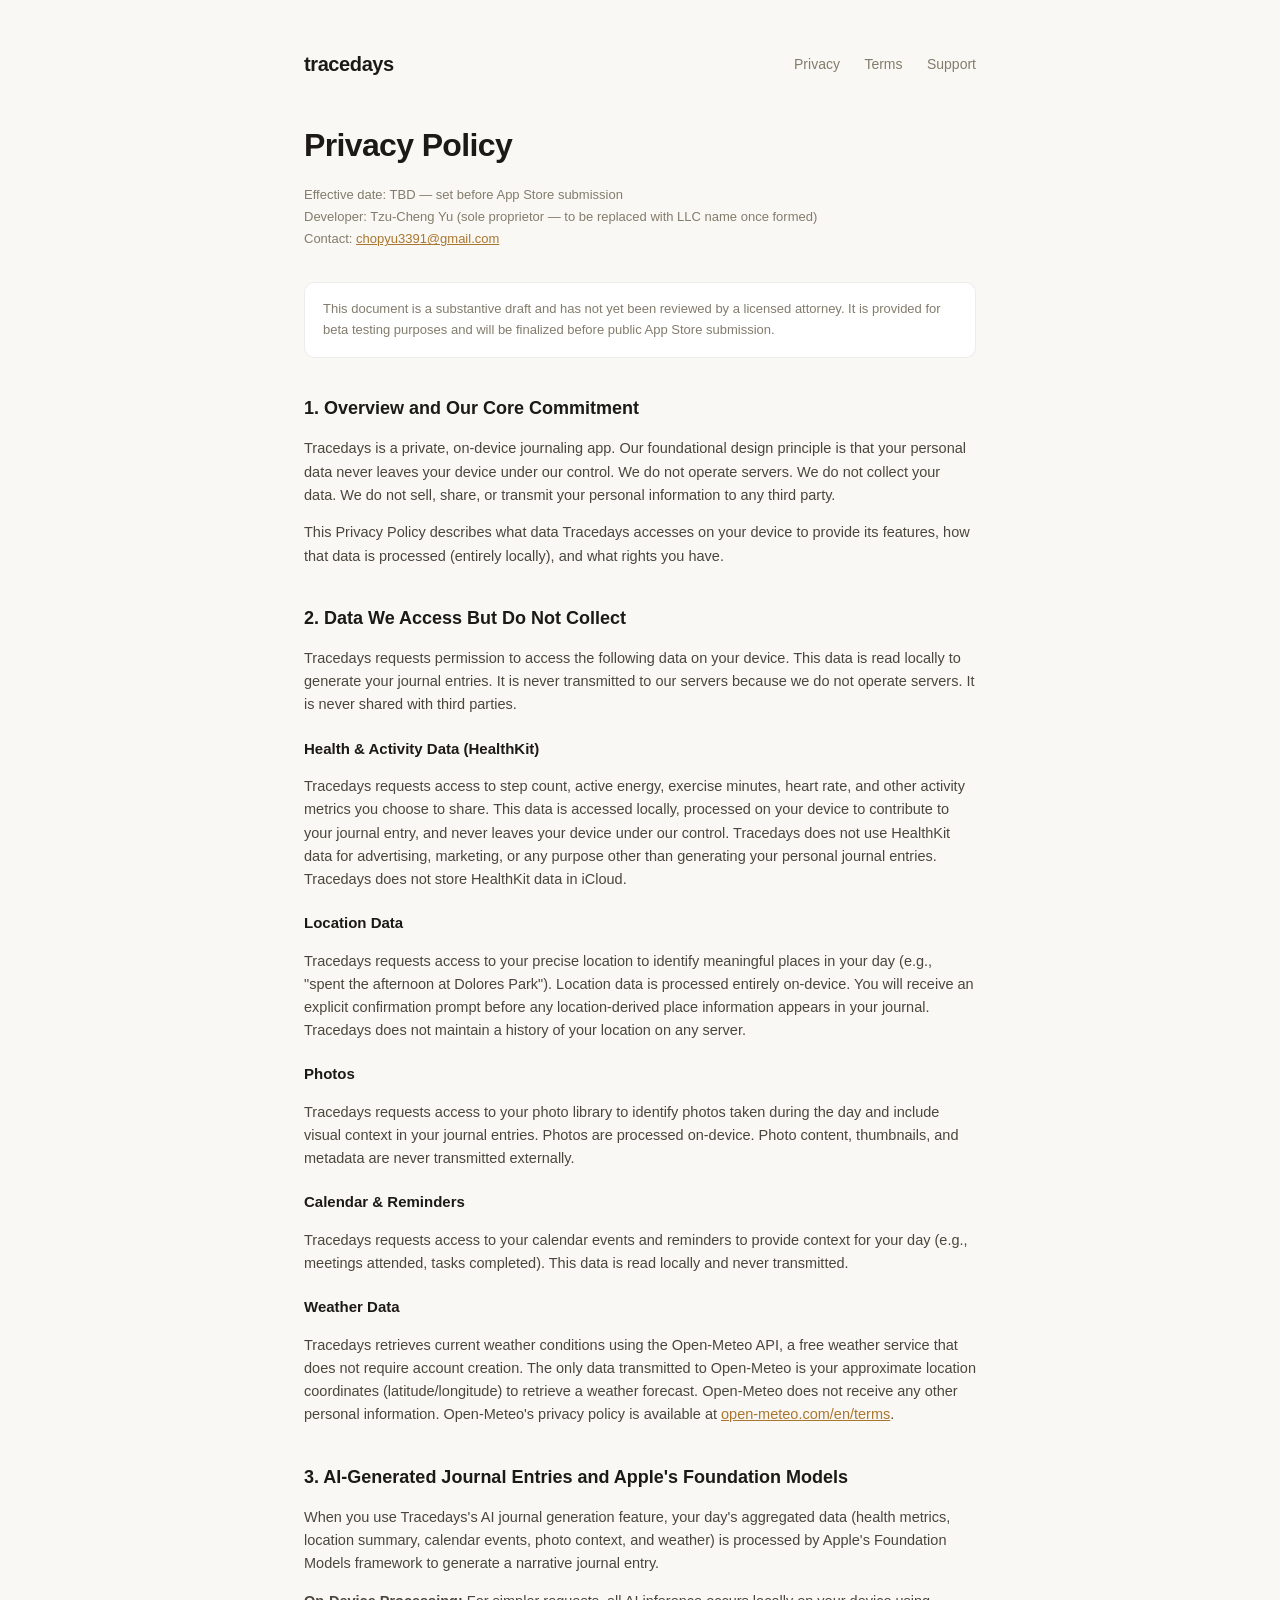
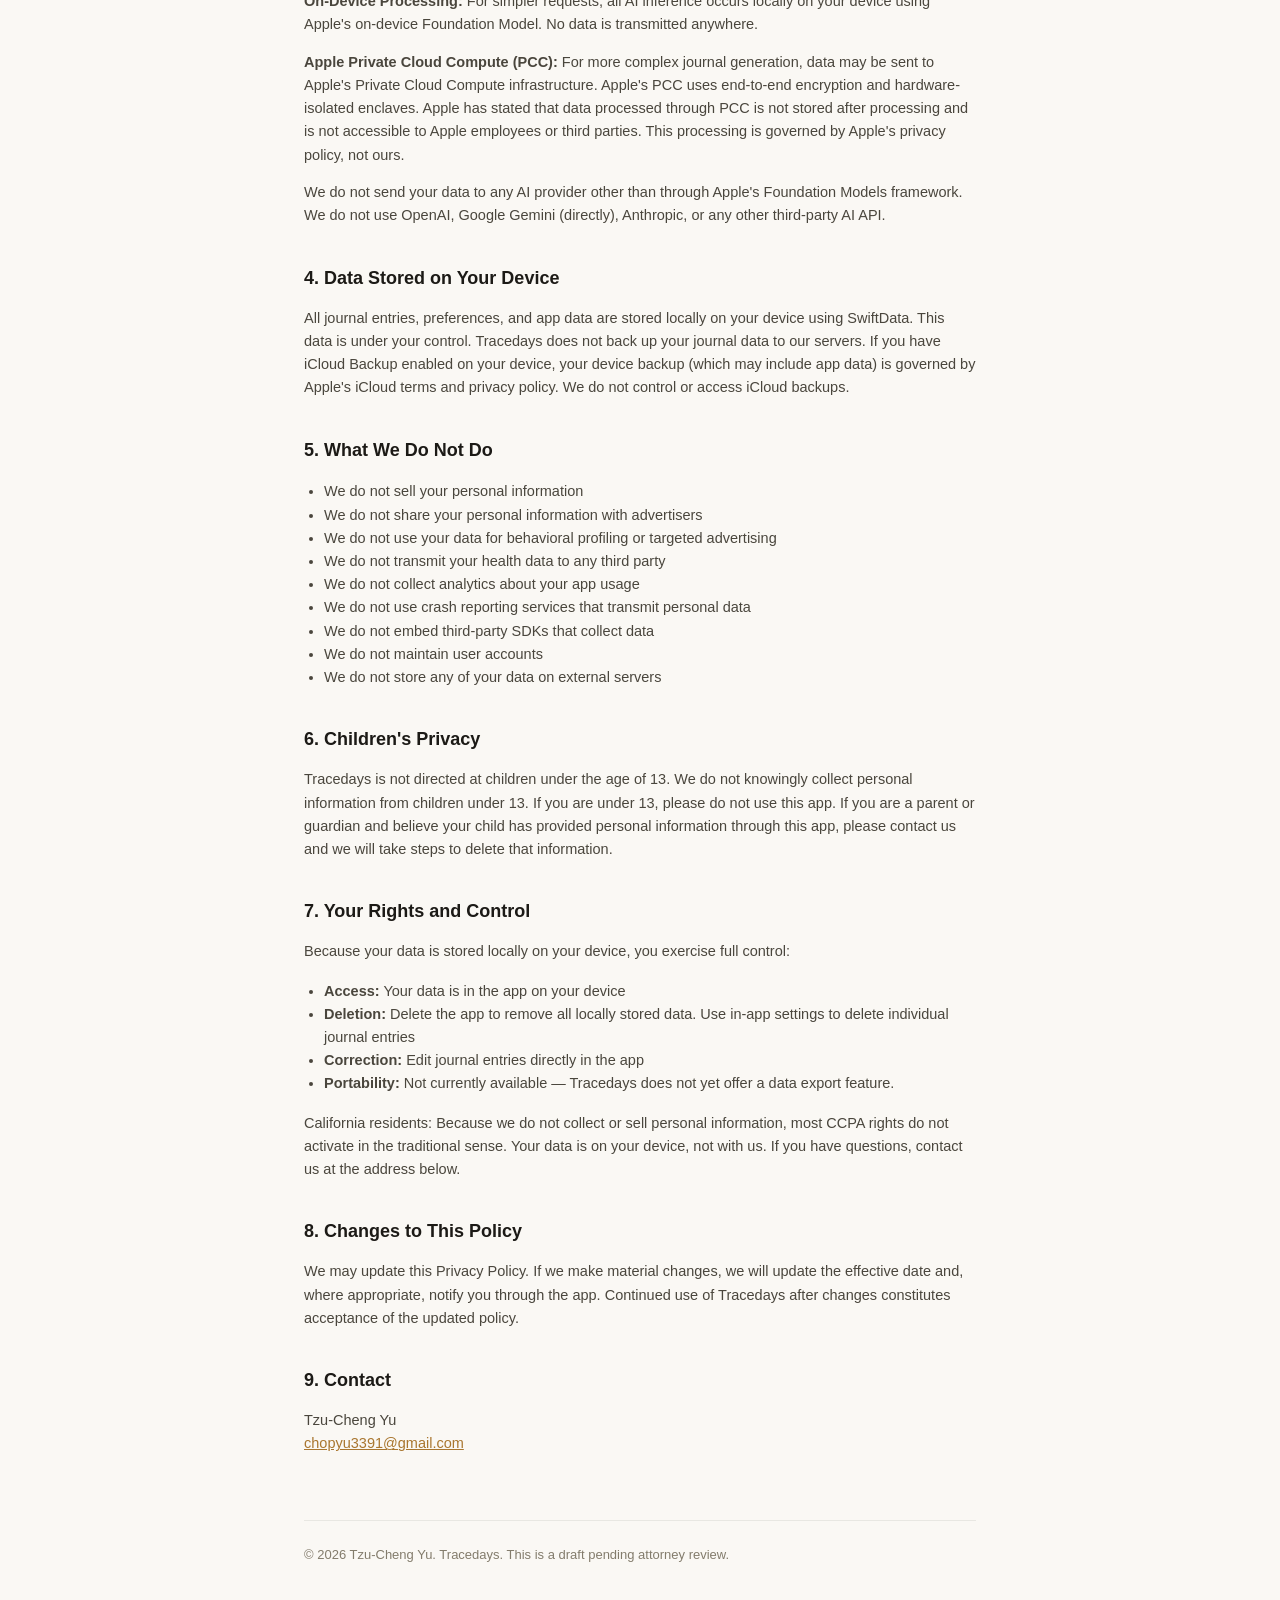
==== privacy.html @ 36dccf24 "Add Tracedays privacy policy, terms, and support pages" ====
<!doctype html>
<html lang="en">
<head>
<meta charset="utf-8">
<meta name="viewport" content="width=device-width, initial-scale=1">
<title>Privacy Policy — Tracedays</title>
<link rel="stylesheet" href="style.css">
</head>
<body>
<div class="wrap">
  <header class="site">
    <a class="brand" href="index.html">tracedays</a>
    <nav class="site">
      <a href="privacy.html">Privacy</a>
      <a href="terms.html">Terms</a>
      <a href="support.html">Support</a>
    </nav>
  </header>

  <h1>Privacy Policy</h1>
  <p class="meta">
    Effective date: TBD — set before App Store submission<br>
    Developer: Tzu-Cheng Yu (sole proprietor — to be replaced with LLC name once formed)<br>
    Contact: <a href="mailto:chopyu3391@gmail.com">chopyu3391@gmail.com</a>
  </p>

  <div class="notice">This document is a substantive draft and has not yet been reviewed by a licensed attorney. It is provided for beta testing purposes and will be finalized before public App Store submission.</div>

  <h2>1. Overview and Our Core Commitment</h2>
  <p>Tracedays is a private, on-device journaling app. Our foundational design principle is that your personal data never leaves your device under our control. We do not operate servers. We do not collect your data. We do not sell, share, or transmit your personal information to any third party.</p>
  <p>This Privacy Policy describes what data Tracedays accesses on your device to provide its features, how that data is processed (entirely locally), and what rights you have.</p>

  <h2>2. Data We Access But Do Not Collect</h2>
  <p>Tracedays requests permission to access the following data on your device. This data is read locally to generate your journal entries. It is never transmitted to our servers because we do not operate servers. It is never shared with third parties.</p>

  <h3>Health &amp; Activity Data (HealthKit)</h3>
  <p>Tracedays requests access to step count, active energy, exercise minutes, heart rate, and other activity metrics you choose to share. This data is accessed locally, processed on your device to contribute to your journal entry, and never leaves your device under our control. Tracedays does not use HealthKit data for advertising, marketing, or any purpose other than generating your personal journal entries. Tracedays does not store HealthKit data in iCloud.</p>

  <h3>Location Data</h3>
  <p>Tracedays requests access to your precise location to identify meaningful places in your day (e.g., "spent the afternoon at Dolores Park"). Location data is processed entirely on-device. You will receive an explicit confirmation prompt before any location-derived place information appears in your journal. Tracedays does not maintain a history of your location on any server.</p>

  <h3>Photos</h3>
  <p>Tracedays requests access to your photo library to identify photos taken during the day and include visual context in your journal entries. Photos are processed on-device. Photo content, thumbnails, and metadata are never transmitted externally.</p>

  <h3>Calendar &amp; Reminders</h3>
  <p>Tracedays requests access to your calendar events and reminders to provide context for your day (e.g., meetings attended, tasks completed). This data is read locally and never transmitted.</p>

  <h3>Weather Data</h3>
  <p>Tracedays retrieves current weather conditions using the Open-Meteo API, a free weather service that does not require account creation. The only data transmitted to Open-Meteo is your approximate location coordinates (latitude/longitude) to retrieve a weather forecast. Open-Meteo does not receive any other personal information. Open-Meteo's privacy policy is available at <a href="https://open-meteo.com/en/terms">open-meteo.com/en/terms</a>.</p>

  <h2>3. AI-Generated Journal Entries and Apple's Foundation Models</h2>
  <p>When you use Tracedays's AI journal generation feature, your day's aggregated data (health metrics, location summary, calendar events, photo context, and weather) is processed by Apple's Foundation Models framework to generate a narrative journal entry.</p>
  <p><strong>On-Device Processing:</strong> For simpler requests, all AI inference occurs locally on your device using Apple's on-device Foundation Model. No data is transmitted anywhere.</p>
  <p><strong>Apple Private Cloud Compute (PCC):</strong> For more complex journal generation, data may be sent to Apple's Private Cloud Compute infrastructure. Apple's PCC uses end-to-end encryption and hardware-isolated enclaves. Apple has stated that data processed through PCC is not stored after processing and is not accessible to Apple employees or third parties. This processing is governed by Apple's privacy policy, not ours.</p>
  <p>We do not send your data to any AI provider other than through Apple's Foundation Models framework. We do not use OpenAI, Google Gemini (directly), Anthropic, or any other third-party AI API.</p>

  <h2>4. Data Stored on Your Device</h2>
  <p>All journal entries, preferences, and app data are stored locally on your device using SwiftData. This data is under your control. Tracedays does not back up your journal data to our servers. If you have iCloud Backup enabled on your device, your device backup (which may include app data) is governed by Apple's iCloud terms and privacy policy. We do not control or access iCloud backups.</p>

  <h2>5. What We Do Not Do</h2>
  <ul>
    <li>We do not sell your personal information</li>
    <li>We do not share your personal information with advertisers</li>
    <li>We do not use your data for behavioral profiling or targeted advertising</li>
    <li>We do not transmit your health data to any third party</li>
    <li>We do not collect analytics about your app usage</li>
    <li>We do not use crash reporting services that transmit personal data</li>
    <li>We do not embed third-party SDKs that collect data</li>
    <li>We do not maintain user accounts</li>
    <li>We do not store any of your data on external servers</li>
  </ul>

  <h2>6. Children's Privacy</h2>
  <p>Tracedays is not directed at children under the age of 13. We do not knowingly collect personal information from children under 13. If you are under 13, please do not use this app. If you are a parent or guardian and believe your child has provided personal information through this app, please contact us and we will take steps to delete that information.</p>

  <h2>7. Your Rights and Control</h2>
  <p>Because your data is stored locally on your device, you exercise full control:</p>
  <ul>
    <li><strong>Access:</strong> Your data is in the app on your device</li>
    <li><strong>Deletion:</strong> Delete the app to remove all locally stored data. Use in-app settings to delete individual journal entries</li>
    <li><strong>Correction:</strong> Edit journal entries directly in the app</li>
    <li><strong>Portability:</strong> Not currently available — Tracedays does not yet offer a data export feature.</li>
  </ul>
  <p>California residents: Because we do not collect or sell personal information, most CCPA rights do not activate in the traditional sense. Your data is on your device, not with us. If you have questions, contact us at the address below.</p>

  <h2>8. Changes to This Policy</h2>
  <p>We may update this Privacy Policy. If we make material changes, we will update the effective date and, where appropriate, notify you through the app. Continued use of Tracedays after changes constitutes acceptance of the updated policy.</p>

  <h2>9. Contact</h2>
  <p>Tzu-Cheng Yu<br><a href="mailto:chopyu3391@gmail.com">chopyu3391@gmail.com</a></p>

  <footer>
    &copy; 2026 Tzu-Cheng Yu. Tracedays. This is a draft pending attorney review.
  </footer>
</div>
</body>
</html>
---- style.css ----
:root {
  color-scheme: light dark;
  --bg: #0e0e10;
  --surface: #17171a;
  --text1: #f2ede4;
  --text2: #c9c3b8;
  --text3: #8a8578;
  --accent: #d9a866;
  --border: rgba(242, 237, 228, 0.08);
}

@media (prefers-color-scheme: light) {
  :root {
    --bg: #faf8f4;
    --surface: #ffffff;
    --text1: #1c1a16;
    --text2: #4a463d;
    --text3: #837c6c;
    --accent: #a9762f;
    --border: rgba(28, 26, 22, 0.08);
  }
}

* { box-sizing: border-box; }

body {
  margin: 0;
  background: var(--bg);
  color: var(--text2);
  font-family: -apple-system, BlinkMacSystemFont, "Segoe UI", Roboto, sans-serif;
  line-height: 1.6;
}

.wrap {
  max-width: 720px;
  margin: 0 auto;
  padding: 48px 24px 96px;
}

header.site {
  display: flex;
  align-items: center;
  justify-content: space-between;
  margin-bottom: 40px;
}

.brand {
  font-weight: 800;
  font-size: 20px;
  color: var(--text1);
  text-decoration: none;
  letter-spacing: -0.02em;
}

nav.site a {
  color: var(--text3);
  text-decoration: none;
  font-size: 14px;
  margin-left: 20px;
}

nav.site a:hover { color: var(--accent); }

h1 {
  color: var(--text1);
  font-size: 32px;
  letter-spacing: -0.02em;
  margin: 0 0 8px;
}

.meta {
  color: var(--text3);
  font-size: 13px;
  margin-bottom: 32px;
  line-height: 1.7;
}

h2 {
  color: var(--text1);
  font-size: 18px;
  margin-top: 36px;
  margin-bottom: 10px;
}

h3 {
  color: var(--text1);
  font-size: 15px;
  margin-top: 20px;
  margin-bottom: 6px;
}

p, li { font-size: 14.5px; color: var(--text2); }

ul { padding-left: 20px; }

.notice {
  background: var(--surface);
  border: 1px solid var(--border);
  border-radius: 10px;
  padding: 16px 18px;
  font-size: 13px;
  color: var(--text3);
  margin-bottom: 32px;
}

.card {
  background: var(--surface);
  border: 1px solid var(--border);
  border-radius: 12px;
  padding: 24px;
  margin-bottom: 16px;
}

.card a { color: var(--accent); }

footer {
  margin-top: 64px;
  padding-top: 24px;
  border-top: 1px solid var(--border);
  color: var(--text3);
  font-size: 13px;
}

a { color: var(--accent); }
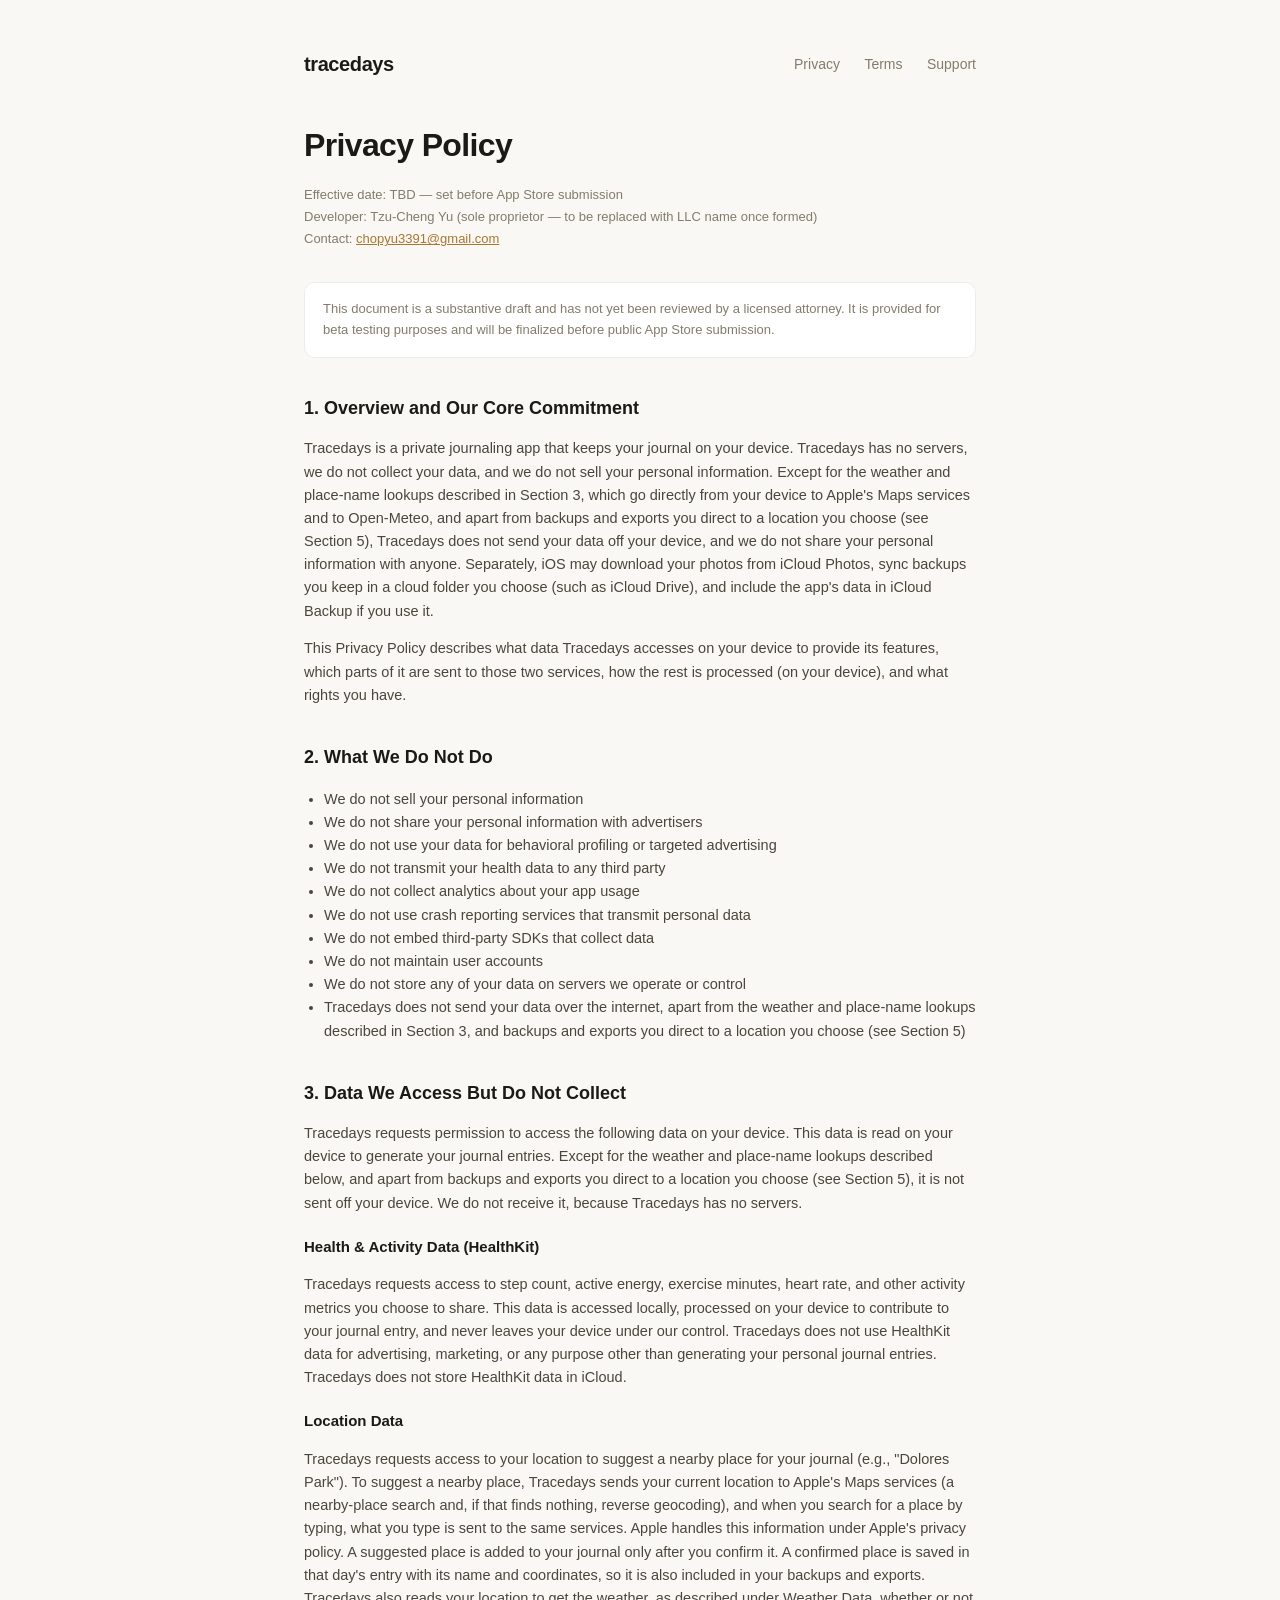
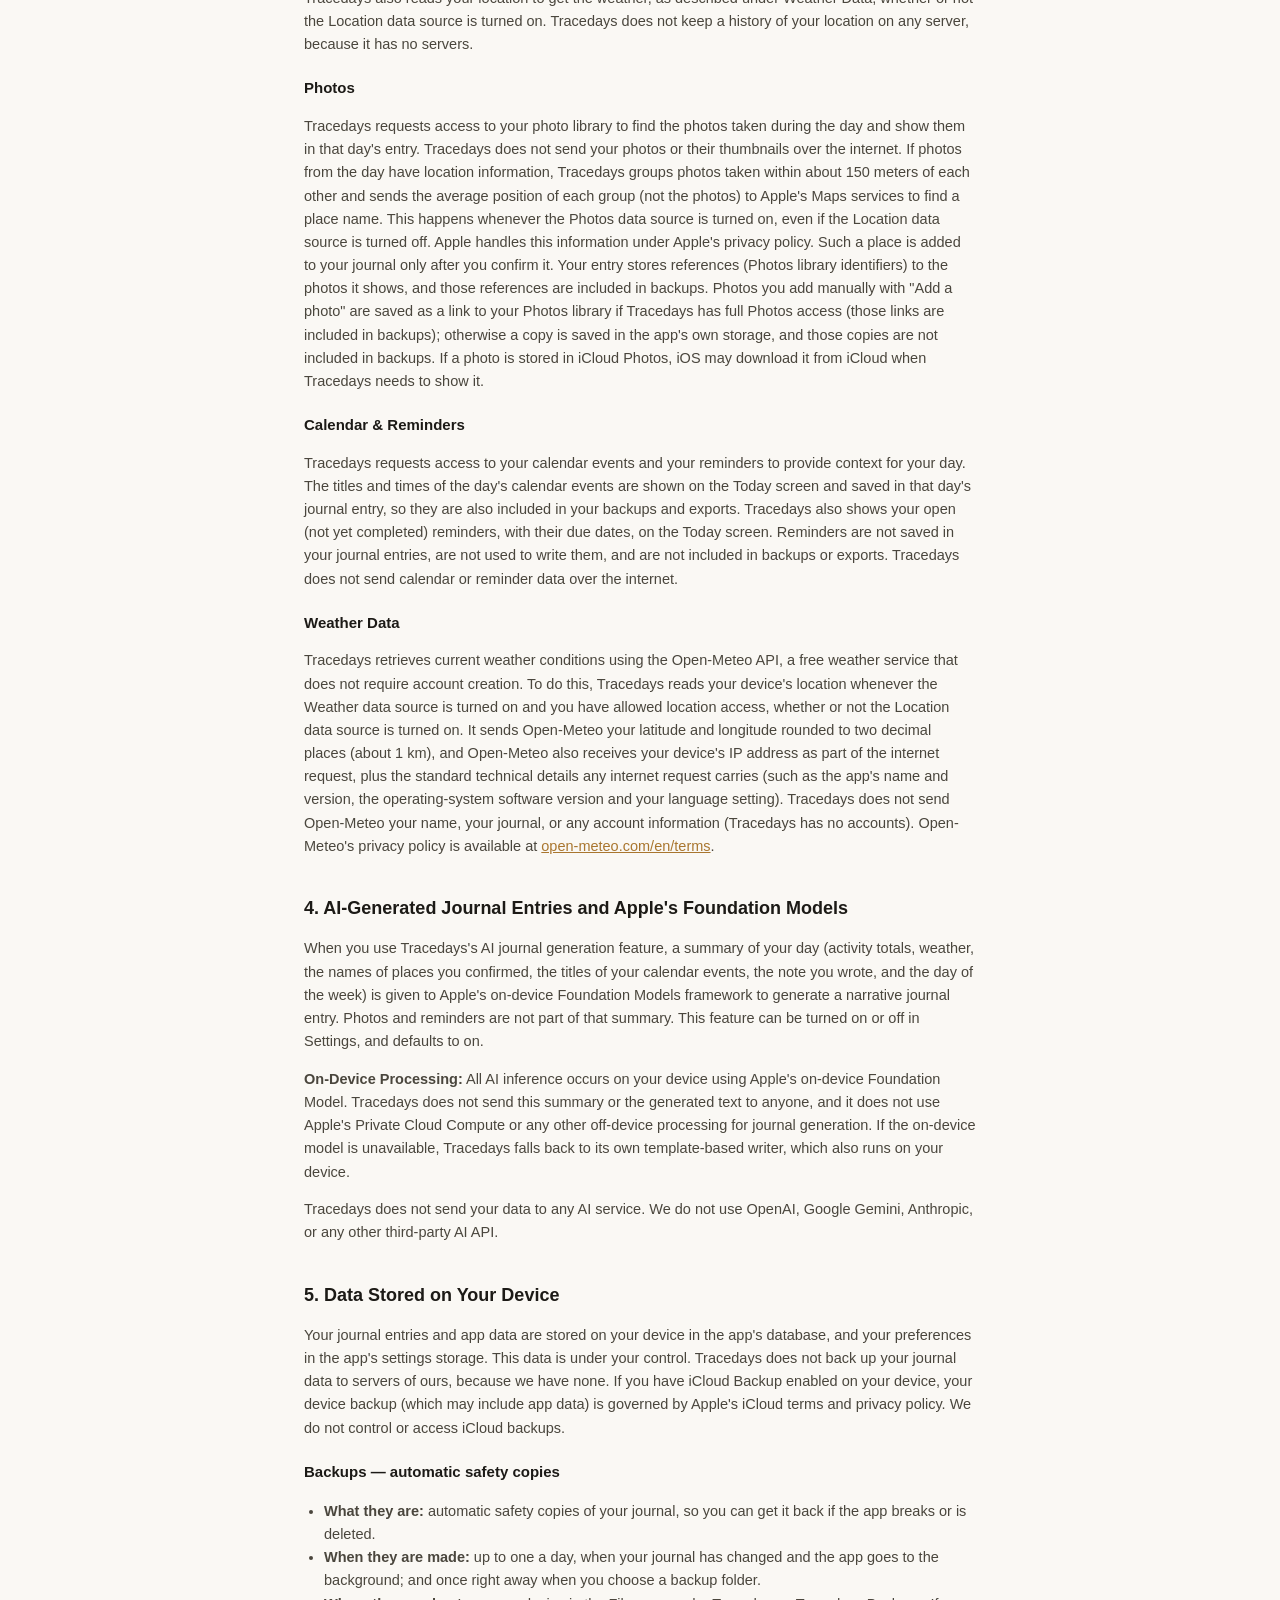
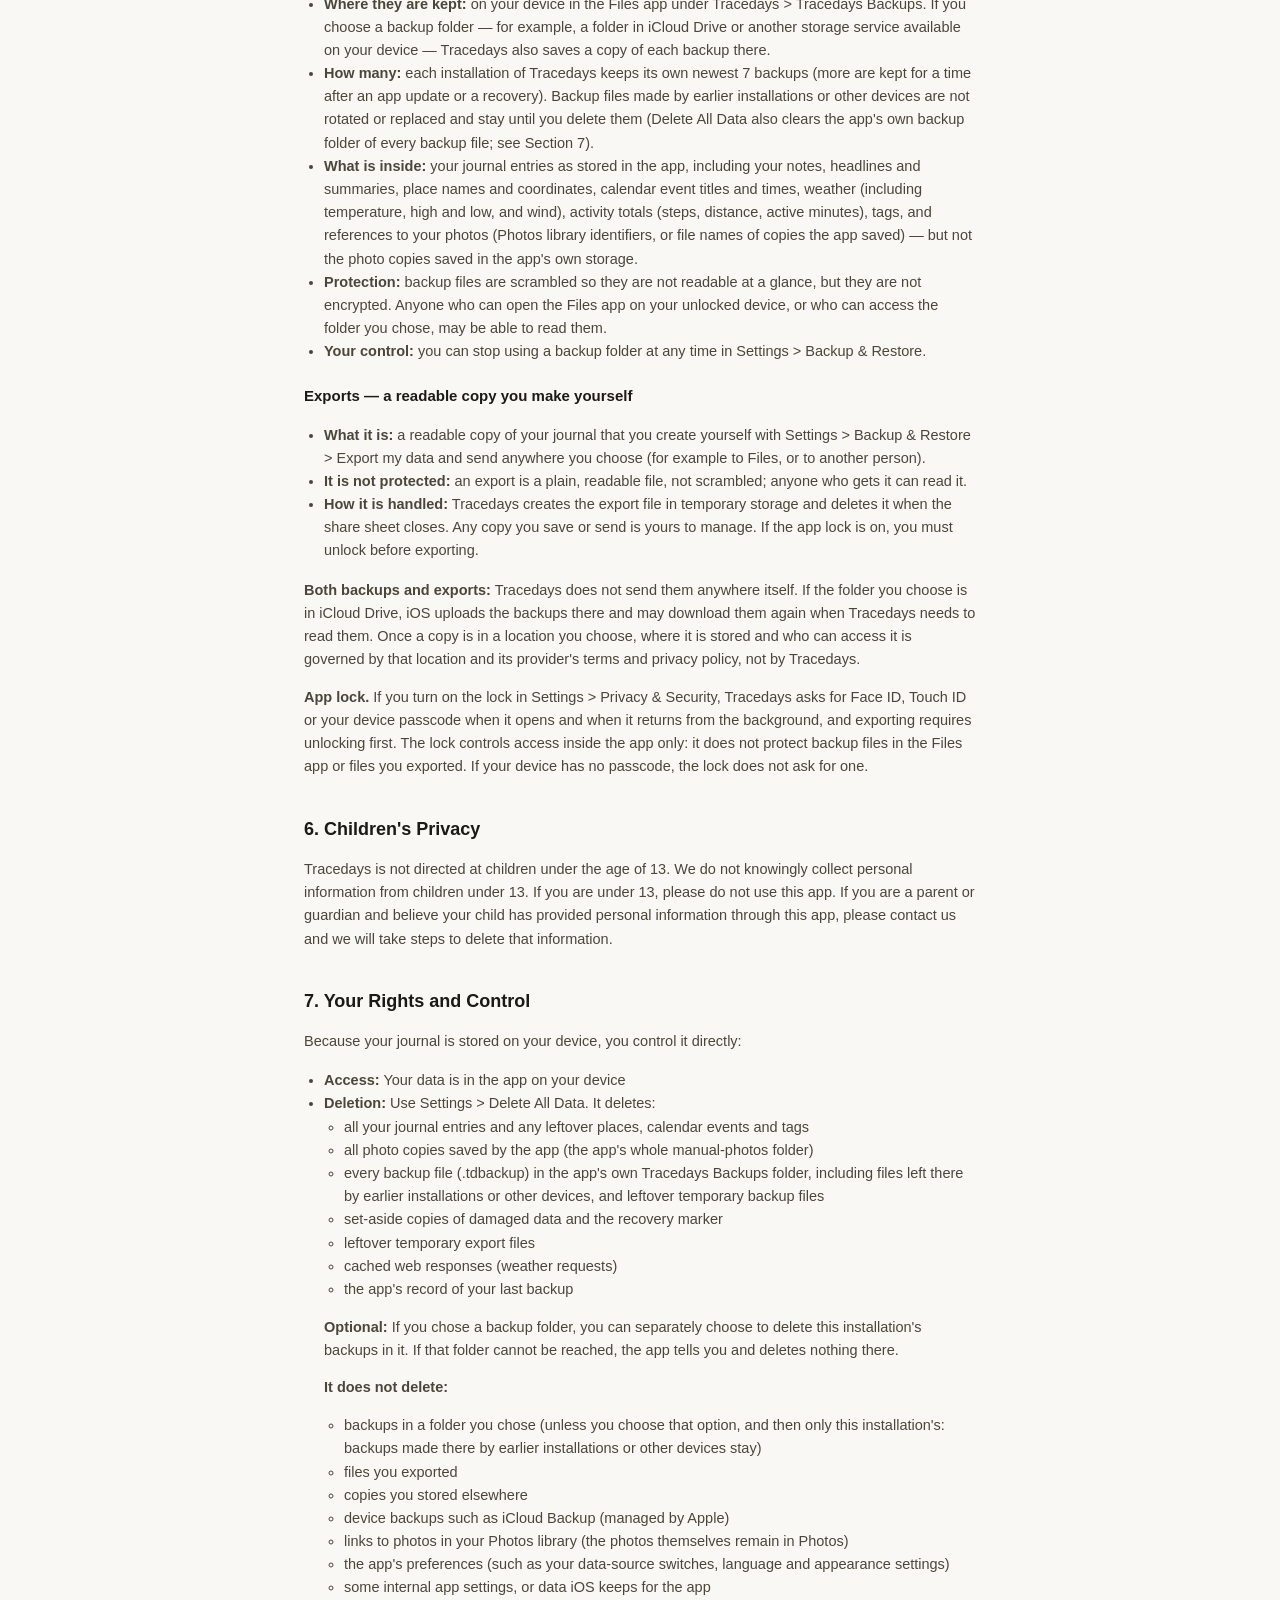
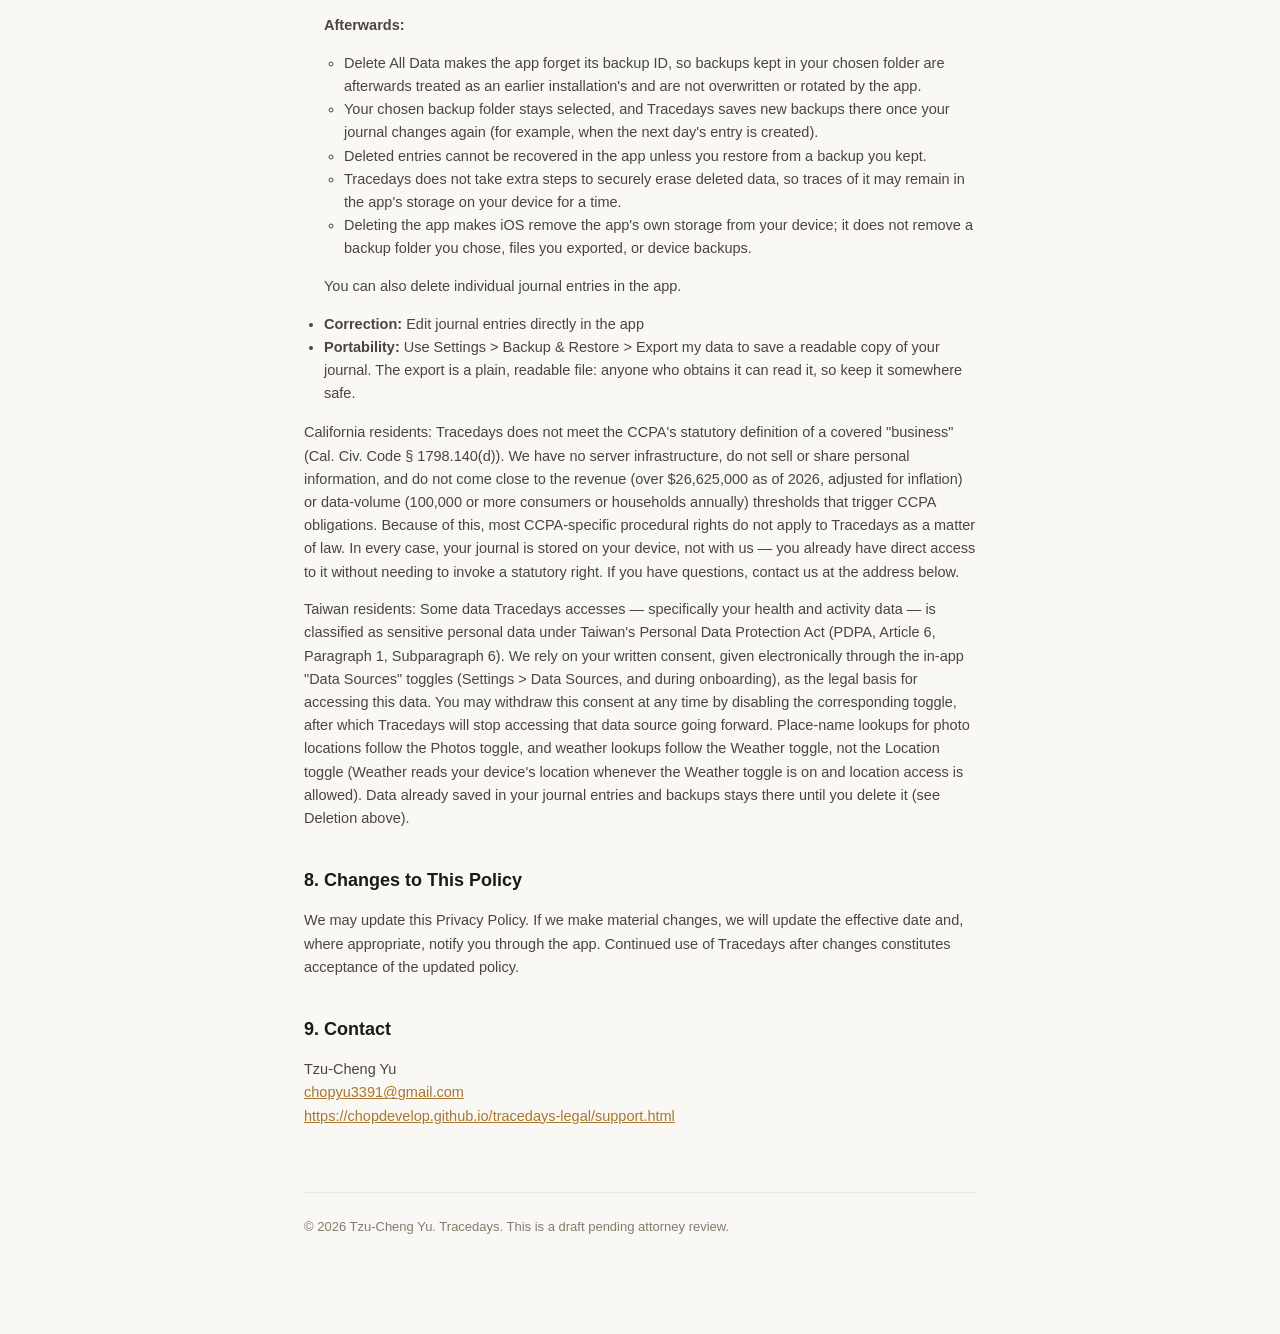
==== commit 7406019d: "Update legal pages to match Tracedays v0.2.2: accurate network-use, backups and exports, deletion, a" ====
--- a/privacy.html
+++ b/privacy.html
@@ -27,37 +27,13 @@
   <div class="notice">This document is a substantive draft and has not yet been reviewed by a licensed attorney. It is provided for beta testing purposes and will be finalized before public App Store submission.</div>
 
   <h2>1. Overview and Our Core Commitment</h2>
-  <p>Tracedays is a private, on-device journaling app. Our foundational design principle is that your personal data never leaves your device under our control. We do not operate servers. We do not collect your data. We do not sell, share, or transmit your personal information to any third party.</p>
-  <p>This Privacy Policy describes what data Tracedays accesses on your device to provide its features, how that data is processed (entirely locally), and what rights you have.</p>
 
-  <h2>2. Data We Access But Do Not Collect</h2>
-  <p>Tracedays requests permission to access the following data on your device. This data is read locally to generate your journal entries. It is never transmitted to our servers because we do not operate servers. It is never shared with third parties.</p>
+  <p>Tracedays is a private journaling app that keeps your journal on your device. Tracedays has no servers, we do not collect your data, and we do not sell your personal information. Except for the weather and place-name lookups described in Section 3, which go directly from your device to Apple's Maps services and to Open-Meteo, and apart from backups and exports you direct to a location you choose (see Section 5), Tracedays does not send your data off your device, and we do not share your personal information with anyone. Separately, iOS may download your photos from iCloud Photos, sync backups you keep in a cloud folder you choose (such as iCloud Drive), and include the app's data in iCloud Backup if you use it.</p>
 
-  <h3>Health &amp; Activity Data (HealthKit)</h3>
-  <p>Tracedays requests access to step count, active energy, exercise minutes, heart rate, and other activity metrics you choose to share. This data is accessed locally, processed on your device to contribute to your journal entry, and never leaves your device under our control. Tracedays does not use HealthKit data for advertising, marketing, or any purpose other than generating your personal journal entries. Tracedays does not store HealthKit data in iCloud.</p>
+  <p>This Privacy Policy describes what data Tracedays accesses on your device to provide its features, which parts of it are sent to those two services, how the rest is processed (on your device), and what rights you have.</p>
 
-  <h3>Location Data</h3>
-  <p>Tracedays requests access to your precise location to identify meaningful places in your day (e.g., "spent the afternoon at Dolores Park"). Location data is processed entirely on-device. You will receive an explicit confirmation prompt before any location-derived place information appears in your journal. Tracedays does not maintain a history of your location on any server.</p>
+  <h2>2. What We Do Not Do</h2>
 
-  <h3>Photos</h3>
-  <p>Tracedays requests access to your photo library to identify photos taken during the day and include visual context in your journal entries. Photos are processed on-device. Photo content, thumbnails, and metadata are never transmitted externally.</p>
-
-  <h3>Calendar &amp; Reminders</h3>
-  <p>Tracedays requests access to your calendar events and reminders to provide context for your day (e.g., meetings attended, tasks completed). This data is read locally and never transmitted.</p>
-
-  <h3>Weather Data</h3>
-  <p>Tracedays retrieves current weather conditions using the Open-Meteo API, a free weather service that does not require account creation. The only data transmitted to Open-Meteo is your approximate location coordinates (latitude/longitude) to retrieve a weather forecast. Open-Meteo does not receive any other personal information. Open-Meteo's privacy policy is available at <a href="https://open-meteo.com/en/terms">open-meteo.com/en/terms</a>.</p>
-
-  <h2>3. AI-Generated Journal Entries and Apple's Foundation Models</h2>
-  <p>When you use Tracedays's AI journal generation feature, your day's aggregated data (health metrics, location summary, calendar events, photo context, and weather) is processed by Apple's Foundation Models framework to generate a narrative journal entry.</p>
-  <p><strong>On-Device Processing:</strong> For simpler requests, all AI inference occurs locally on your device using Apple's on-device Foundation Model. No data is transmitted anywhere.</p>
-  <p><strong>Apple Private Cloud Compute (PCC):</strong> For more complex journal generation, data may be sent to Apple's Private Cloud Compute infrastructure. Apple's PCC uses end-to-end encryption and hardware-isolated enclaves. Apple has stated that data processed through PCC is not stored after processing and is not accessible to Apple employees or third parties. This processing is governed by Apple's privacy policy, not ours.</p>
-  <p>We do not send your data to any AI provider other than through Apple's Foundation Models framework. We do not use OpenAI, Google Gemini (directly), Anthropic, or any other third-party AI API.</p>
-
-  <h2>4. Data Stored on Your Device</h2>
-  <p>All journal entries, preferences, and app data are stored locally on your device using SwiftData. This data is under your control. Tracedays does not back up your journal data to our servers. If you have iCloud Backup enabled on your device, your device backup (which may include app data) is governed by Apple's iCloud terms and privacy policy. We do not control or access iCloud backups.</p>
-
-  <h2>5. What We Do Not Do</h2>
   <ul>
     <li>We do not sell your personal information</li>
     <li>We do not share your personal information with advertisers</li>
@@ -67,27 +43,119 @@
     <li>We do not use crash reporting services that transmit personal data</li>
     <li>We do not embed third-party SDKs that collect data</li>
     <li>We do not maintain user accounts</li>
-    <li>We do not store any of your data on external servers</li>
+    <li>We do not store any of your data on servers we operate or control</li>
+    <li>Tracedays does not send your data over the internet, apart from the weather and place-name lookups described in Section 3, and backups and exports you direct to a location you choose (see Section 5)</li>
   </ul>
 
+  <h2>3. Data We Access But Do Not Collect</h2>
+
+  <p>Tracedays requests permission to access the following data on your device. This data is read on your device to generate your journal entries. Except for the weather and place-name lookups described below, and apart from backups and exports you direct to a location you choose (see Section 5), it is not sent off your device. We do not receive it, because Tracedays has no servers.</p>
+
+  <h3>Health &amp; Activity Data (HealthKit)</h3>
+
+  <p>Tracedays requests access to step count, active energy, exercise minutes, heart rate, and other activity metrics you choose to share. This data is accessed locally, processed on your device to contribute to your journal entry, and never leaves your device under our control. Tracedays does not use HealthKit data for advertising, marketing, or any purpose other than generating your personal journal entries. Tracedays does not store HealthKit data in iCloud.</p>
+
+  <h3>Location Data</h3>
+
+  <p>Tracedays requests access to your location to suggest a nearby place for your journal (e.g., "Dolores Park"). To suggest a nearby place, Tracedays sends your current location to Apple's Maps services (a nearby-place search and, if that finds nothing, reverse geocoding), and when you search for a place by typing, what you type is sent to the same services. Apple handles this information under Apple's privacy policy. A suggested place is added to your journal only after you confirm it. A confirmed place is saved in that day's entry with its name and coordinates, so it is also included in your backups and exports. Tracedays also reads your location to get the weather, as described under Weather Data, whether or not the Location data source is turned on. Tracedays does not keep a history of your location on any server, because it has no servers.</p>
+
+  <h3>Photos</h3>
+
+  <p>Tracedays requests access to your photo library to find the photos taken during the day and show them in that day's entry. Tracedays does not send your photos or their thumbnails over the internet. If photos from the day have location information, Tracedays groups photos taken within about 150 meters of each other and sends the average position of each group (not the photos) to Apple's Maps services to find a place name. This happens whenever the Photos data source is turned on, even if the Location data source is turned off. Apple handles this information under Apple's privacy policy. Such a place is added to your journal only after you confirm it. Your entry stores references (Photos library identifiers) to the photos it shows, and those references are included in backups. Photos you add manually with "Add a photo" are saved as a link to your Photos library if Tracedays has full Photos access (those links are included in backups); otherwise a copy is saved in the app's own storage, and those copies are not included in backups. If a photo is stored in iCloud Photos, iOS may download it from iCloud when Tracedays needs to show it.</p>
+
+  <h3>Calendar &amp; Reminders</h3>
+
+  <p>Tracedays requests access to your calendar events and your reminders to provide context for your day. The titles and times of the day's calendar events are shown on the Today screen and saved in that day's journal entry, so they are also included in your backups and exports. Tracedays also shows your open (not yet completed) reminders, with their due dates, on the Today screen. Reminders are not saved in your journal entries, are not used to write them, and are not included in backups or exports. Tracedays does not send calendar or reminder data over the internet.</p>
+
+  <h3>Weather Data</h3>
+
+  <p>Tracedays retrieves current weather conditions using the Open-Meteo API, a free weather service that does not require account creation. To do this, Tracedays reads your device's location whenever the Weather data source is turned on and you have allowed location access, whether or not the Location data source is turned on. It sends Open-Meteo your latitude and longitude rounded to two decimal places (about 1 km), and Open-Meteo also receives your device's IP address as part of the internet request, plus the standard technical details any internet request carries (such as the app's name and version, the operating-system software version and your language setting). Tracedays does not send Open-Meteo your name, your journal, or any account information (Tracedays has no accounts). Open-Meteo's privacy policy is available at <a href="https://open-meteo.com/en/terms">open-meteo.com/en/terms</a>.</p>
+
+  <h2>4. AI-Generated Journal Entries and Apple's Foundation Models</h2>
+
+  <p>When you use Tracedays's AI journal generation feature, a summary of your day (activity totals, weather, the names of places you confirmed, the titles of your calendar events, the note you wrote, and the day of the week) is given to Apple's on-device Foundation Models framework to generate a narrative journal entry. Photos and reminders are not part of that summary. This feature can be turned on or off in Settings, and defaults to on.</p>
+
+  <p><strong>On-Device Processing:</strong> All AI inference occurs on your device using Apple's on-device Foundation Model. Tracedays does not send this summary or the generated text to anyone, and it does not use Apple's Private Cloud Compute or any other off-device processing for journal generation. If the on-device model is unavailable, Tracedays falls back to its own template-based writer, which also runs on your device.</p>
+
+  <p>Tracedays does not send your data to any AI service. We do not use OpenAI, Google Gemini, Anthropic, or any other third-party AI API.</p>
+
+  <h2>5. Data Stored on Your Device</h2>
+
+  <p>Your journal entries and app data are stored on your device in the app's database, and your preferences in the app's settings storage. This data is under your control. Tracedays does not back up your journal data to servers of ours, because we have none. If you have iCloud Backup enabled on your device, your device backup (which may include app data) is governed by Apple's iCloud terms and privacy policy. We do not control or access iCloud backups.</p>
+  <h3>Backups — automatic safety copies</h3>
+  <ul>
+    <li><strong>What they are:</strong> automatic safety copies of your journal, so you can get it back if the app breaks or is deleted.</li>
+    <li><strong>When they are made:</strong> up to one a day, when your journal has changed and the app goes to the background; and once right away when you choose a backup folder.</li>
+    <li><strong>Where they are kept:</strong> on your device in the Files app under Tracedays &gt; Tracedays Backups. If you choose a backup folder — for example, a folder in iCloud Drive or another storage service available on your device — Tracedays also saves a copy of each backup there.</li>
+    <li><strong>How many:</strong> each installation of Tracedays keeps its own newest 7 backups (more are kept for a time after an app update or a recovery). Backup files made by earlier installations or other devices are not rotated or replaced and stay until you delete them (Delete All Data also clears the app's own backup folder of every backup file; see Section 7).</li>
+    <li><strong>What is inside:</strong> your journal entries as stored in the app, including your notes, headlines and summaries, place names and coordinates, calendar event titles and times, weather (including temperature, high and low, and wind), activity totals (steps, distance, active minutes), tags, and references to your photos (Photos library identifiers, or file names of copies the app saved) — but not the photo copies saved in the app's own storage.</li>
+    <li><strong>Protection:</strong> backup files are scrambled so they are not readable at a glance, but they are not encrypted. Anyone who can open the Files app on your unlocked device, or who can access the folder you chose, may be able to read them.</li>
+    <li><strong>Your control:</strong> you can stop using a backup folder at any time in Settings &gt; Backup &amp; Restore.</li>
+  </ul>
+  <h3>Exports — a readable copy you make yourself</h3>
+  <ul>
+    <li><strong>What it is:</strong> a readable copy of your journal that you create yourself with Settings &gt; Backup &amp; Restore &gt; Export my data and send anywhere you choose (for example to Files, or to another person).</li>
+    <li><strong>It is not protected:</strong> an export is a plain, readable file, not scrambled; anyone who gets it can read it.</li>
+    <li><strong>How it is handled:</strong> Tracedays creates the export file in temporary storage and deletes it when the share sheet closes. Any copy you save or send is yours to manage. If the app lock is on, you must unlock before exporting.</li>
+  </ul>
+  <p><strong>Both backups and exports:</strong> Tracedays does not send them anywhere itself. If the folder you choose is in iCloud Drive, iOS uploads the backups there and may download them again when Tracedays needs to read them. Once a copy is in a location you choose, where it is stored and who can access it is governed by that location and its provider's terms and privacy policy, not by Tracedays.</p>
+  <p><strong>App lock.</strong> If you turn on the lock in Settings &gt; Privacy &amp; Security, Tracedays asks for Face ID, Touch ID or your device passcode when it opens and when it returns from the background, and exporting requires unlocking first. The lock controls access inside the app only: it does not protect backup files in the Files app or files you exported. If your device has no passcode, the lock does not ask for one.</p>
+
   <h2>6. Children's Privacy</h2>
+
   <p>Tracedays is not directed at children under the age of 13. We do not knowingly collect personal information from children under 13. If you are under 13, please do not use this app. If you are a parent or guardian and believe your child has provided personal information through this app, please contact us and we will take steps to delete that information.</p>
 
   <h2>7. Your Rights and Control</h2>
-  <p>Because your data is stored locally on your device, you exercise full control:</p>
+
+  <p>Because your journal is stored on your device, you control it directly:</p>
   <ul>
     <li><strong>Access:</strong> Your data is in the app on your device</li>
-    <li><strong>Deletion:</strong> Delete the app to remove all locally stored data. Use in-app settings to delete individual journal entries</li>
+    <li><strong>Deletion:</strong> Use Settings &gt; Delete All Data. It deletes:
+      <ul>
+        <li>all your journal entries and any leftover places, calendar events and tags</li>
+        <li>all photo copies saved by the app (the app's whole manual-photos folder)</li>
+        <li>every backup file (.tdbackup) in the app's own Tracedays Backups folder, including files left there by earlier installations or other devices, and leftover temporary backup files</li>
+        <li>set-aside copies of damaged data and the recovery marker</li>
+        <li>leftover temporary export files</li>
+        <li>cached web responses (weather requests)</li>
+        <li>the app's record of your last backup</li>
+      </ul>
+      <p><strong>Optional:</strong> If you chose a backup folder, you can separately choose to delete this installation's backups in it. If that folder cannot be reached, the app tells you and deletes nothing there.</p>
+      <p><strong>It does not delete:</strong></p>
+      <ul>
+        <li>backups in a folder you chose (unless you choose that option, and then only this installation's: backups made there by earlier installations or other devices stay)</li>
+        <li>files you exported</li>
+        <li>copies you stored elsewhere</li>
+        <li>device backups such as iCloud Backup (managed by Apple)</li>
+        <li>links to photos in your Photos library (the photos themselves remain in Photos)</li>
+        <li>the app's preferences (such as your data-source switches, language and appearance settings)</li>
+        <li>some internal app settings, or data iOS keeps for the app</li>
+      </ul>
+      <p><strong>Afterwards:</strong></p>
+      <ul>
+        <li>Delete All Data makes the app forget its backup ID, so backups kept in your chosen folder are afterwards treated as an earlier installation's and are not overwritten or rotated by the app.</li>
+        <li>Your chosen backup folder stays selected, and Tracedays saves new backups there once your journal changes again (for example, when the next day's entry is created).</li>
+        <li>Deleted entries cannot be recovered in the app unless you restore from a backup you kept.</li>
+        <li>Tracedays does not take extra steps to securely erase deleted data, so traces of it may remain in the app's storage on your device for a time.</li>
+        <li>Deleting the app makes iOS remove the app's own storage from your device; it does not remove a backup folder you chose, files you exported, or device backups.</li>
+      </ul>
+      <p>You can also delete individual journal entries in the app.</p>
+    </li>
     <li><strong>Correction:</strong> Edit journal entries directly in the app</li>
-    <li><strong>Portability:</strong> Not currently available — Tracedays does not yet offer a data export feature.</li>
+    <li><strong>Portability:</strong> Use Settings &gt; Backup &amp; Restore &gt; Export my data to save a readable copy of your journal. The export is a plain, readable file: anyone who obtains it can read it, so keep it somewhere safe.</li>
   </ul>
-  <p>California residents: Because we do not collect or sell personal information, most CCPA rights do not activate in the traditional sense. Your data is on your device, not with us. If you have questions, contact us at the address below.</p>
+
+  <p>California residents: Tracedays does not meet the CCPA's statutory definition of a covered "business" (Cal. Civ. Code § 1798.140(d)). We have no server infrastructure, do not sell or share personal information, and do not come close to the revenue (over $26,625,000 as of 2026, adjusted for inflation) or data-volume (100,000 or more consumers or households annually) thresholds that trigger CCPA obligations. Because of this, most CCPA-specific procedural rights do not apply to Tracedays as a matter of law. In every case, your journal is stored on your device, not with us — you already have direct access to it without needing to invoke a statutory right. If you have questions, contact us at the address below.</p>
+
+  <p>Taiwan residents: Some data Tracedays accesses — specifically your health and activity data — is classified as sensitive personal data under Taiwan's Personal Data Protection Act (PDPA, Article 6, Paragraph 1, Subparagraph 6). We rely on your written consent, given electronically through the in-app "Data Sources" toggles (Settings &gt; Data Sources, and during onboarding), as the legal basis for accessing this data. You may withdraw this consent at any time by disabling the corresponding toggle, after which Tracedays will stop accessing that data source going forward. Place-name lookups for photo locations follow the Photos toggle, and weather lookups follow the Weather toggle, not the Location toggle (Weather reads your device's location whenever the Weather toggle is on and location access is allowed). Data already saved in your journal entries and backups stays there until you delete it (see Deletion above).</p>
 
   <h2>8. Changes to This Policy</h2>
+
   <p>We may update this Privacy Policy. If we make material changes, we will update the effective date and, where appropriate, notify you through the app. Continued use of Tracedays after changes constitutes acceptance of the updated policy.</p>
 
   <h2>9. Contact</h2>
-  <p>Tzu-Cheng Yu<br><a href="mailto:chopyu3391@gmail.com">chopyu3391@gmail.com</a></p>
+
+  <p>Tzu-Cheng Yu<br><a href="mailto:chopyu3391@gmail.com">chopyu3391@gmail.com</a><br><a href="https://chopdevelop.github.io/tracedays-legal/support.html">https://chopdevelop.github.io/tracedays-legal/support.html</a></p>
 
   <footer>
     &copy; 2026 Tzu-Cheng Yu. Tracedays. This is a draft pending attorney review.
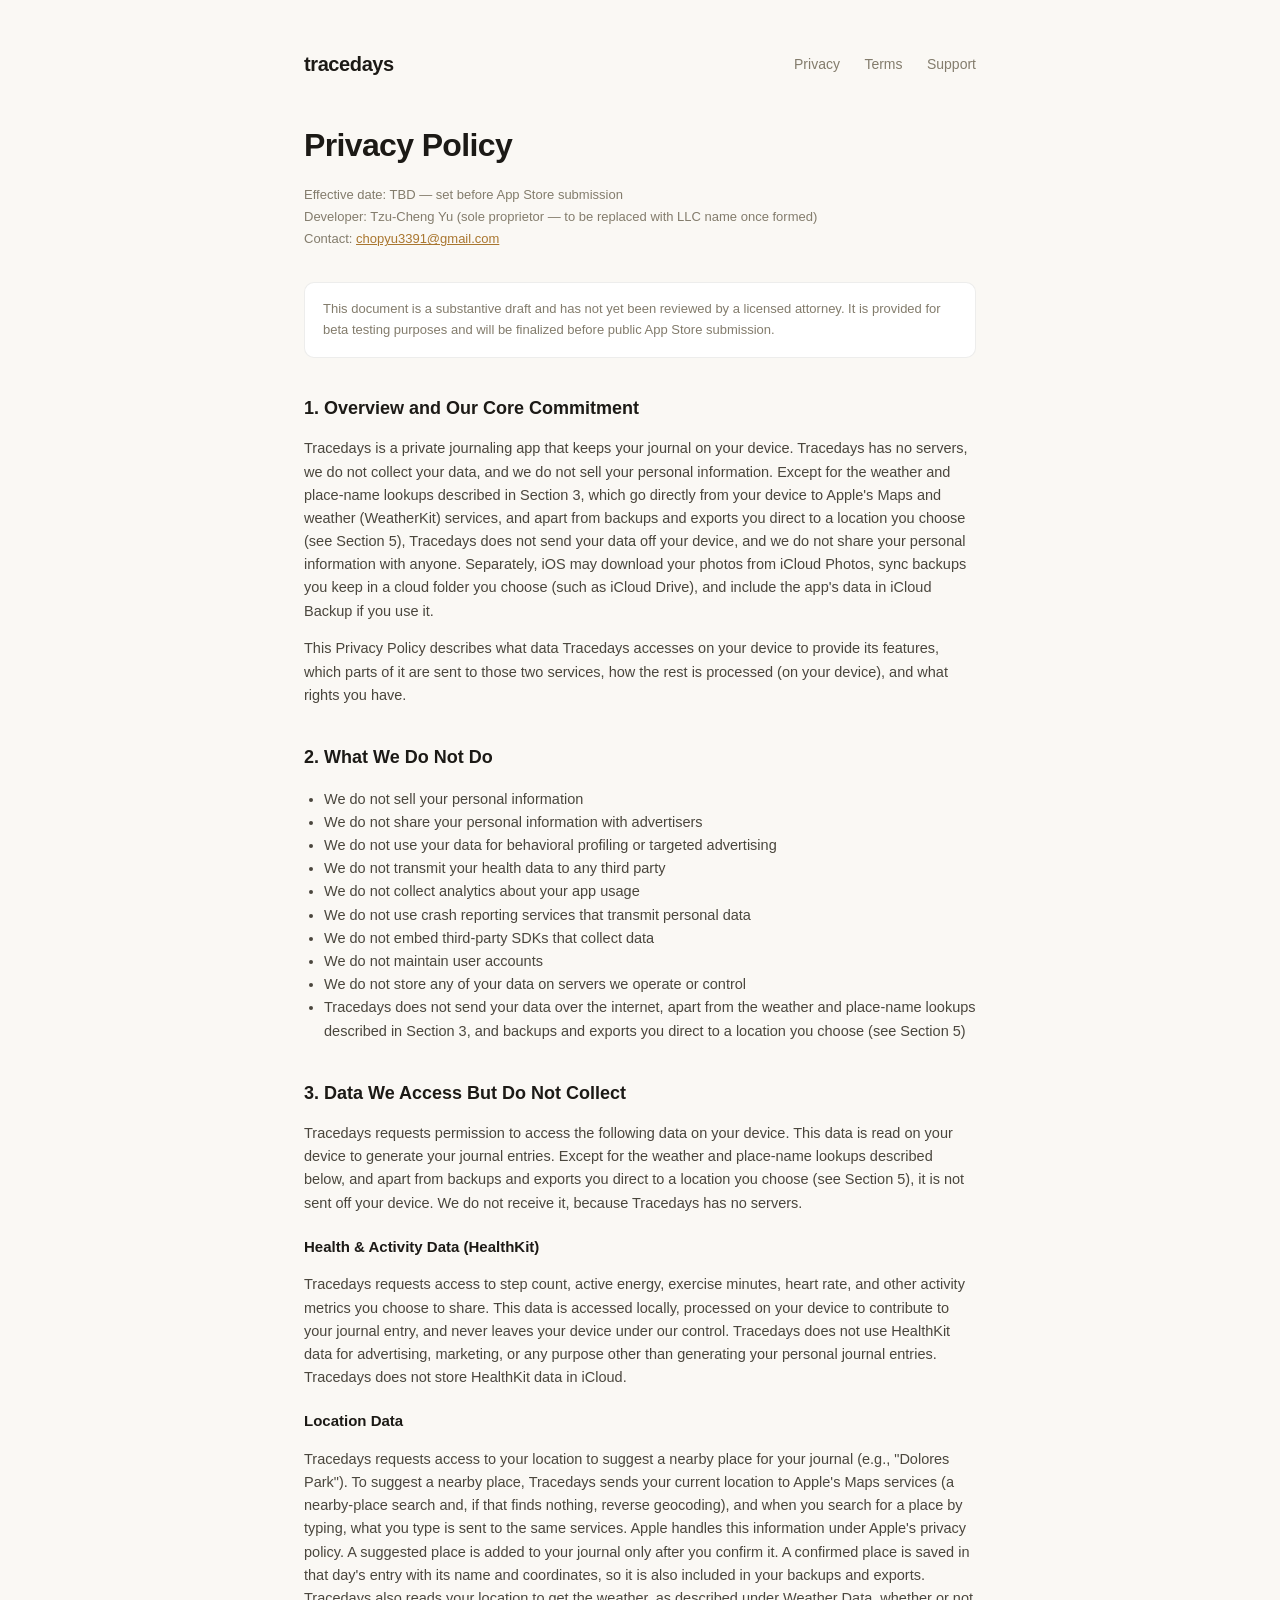
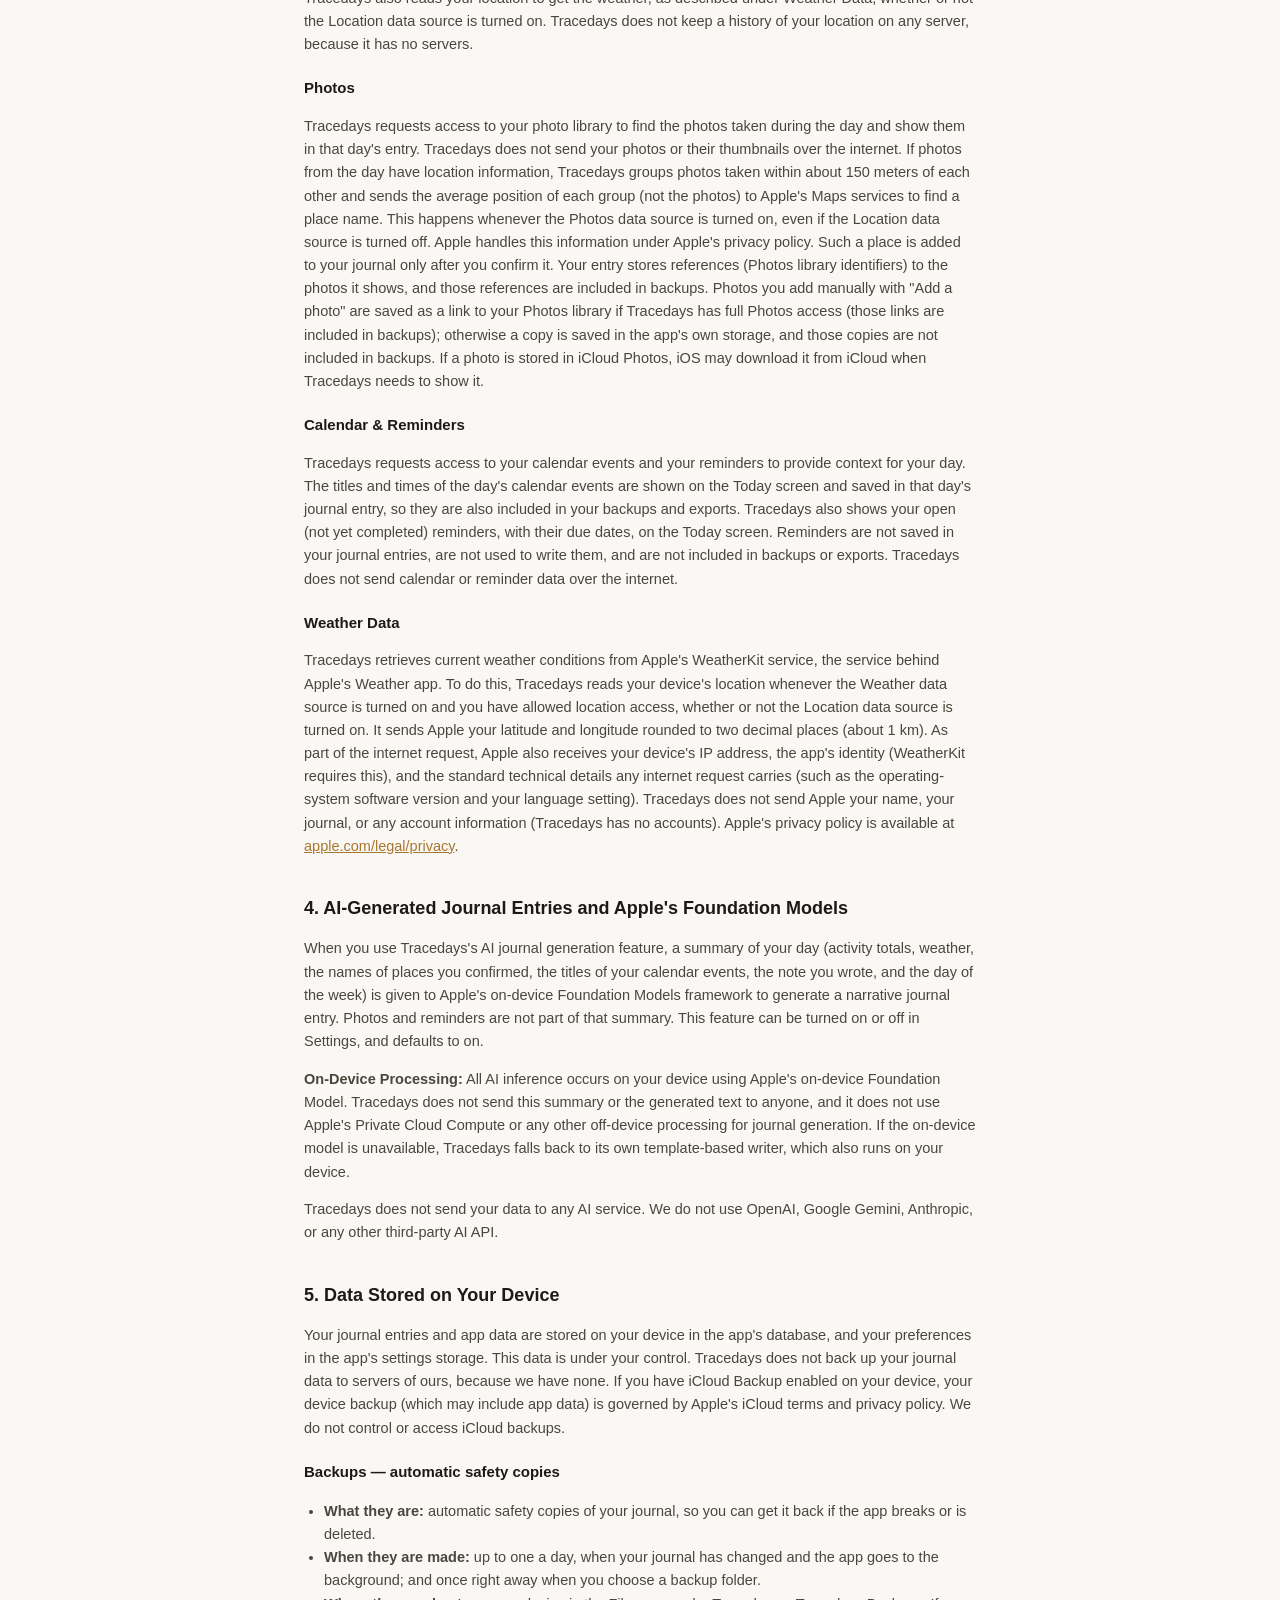
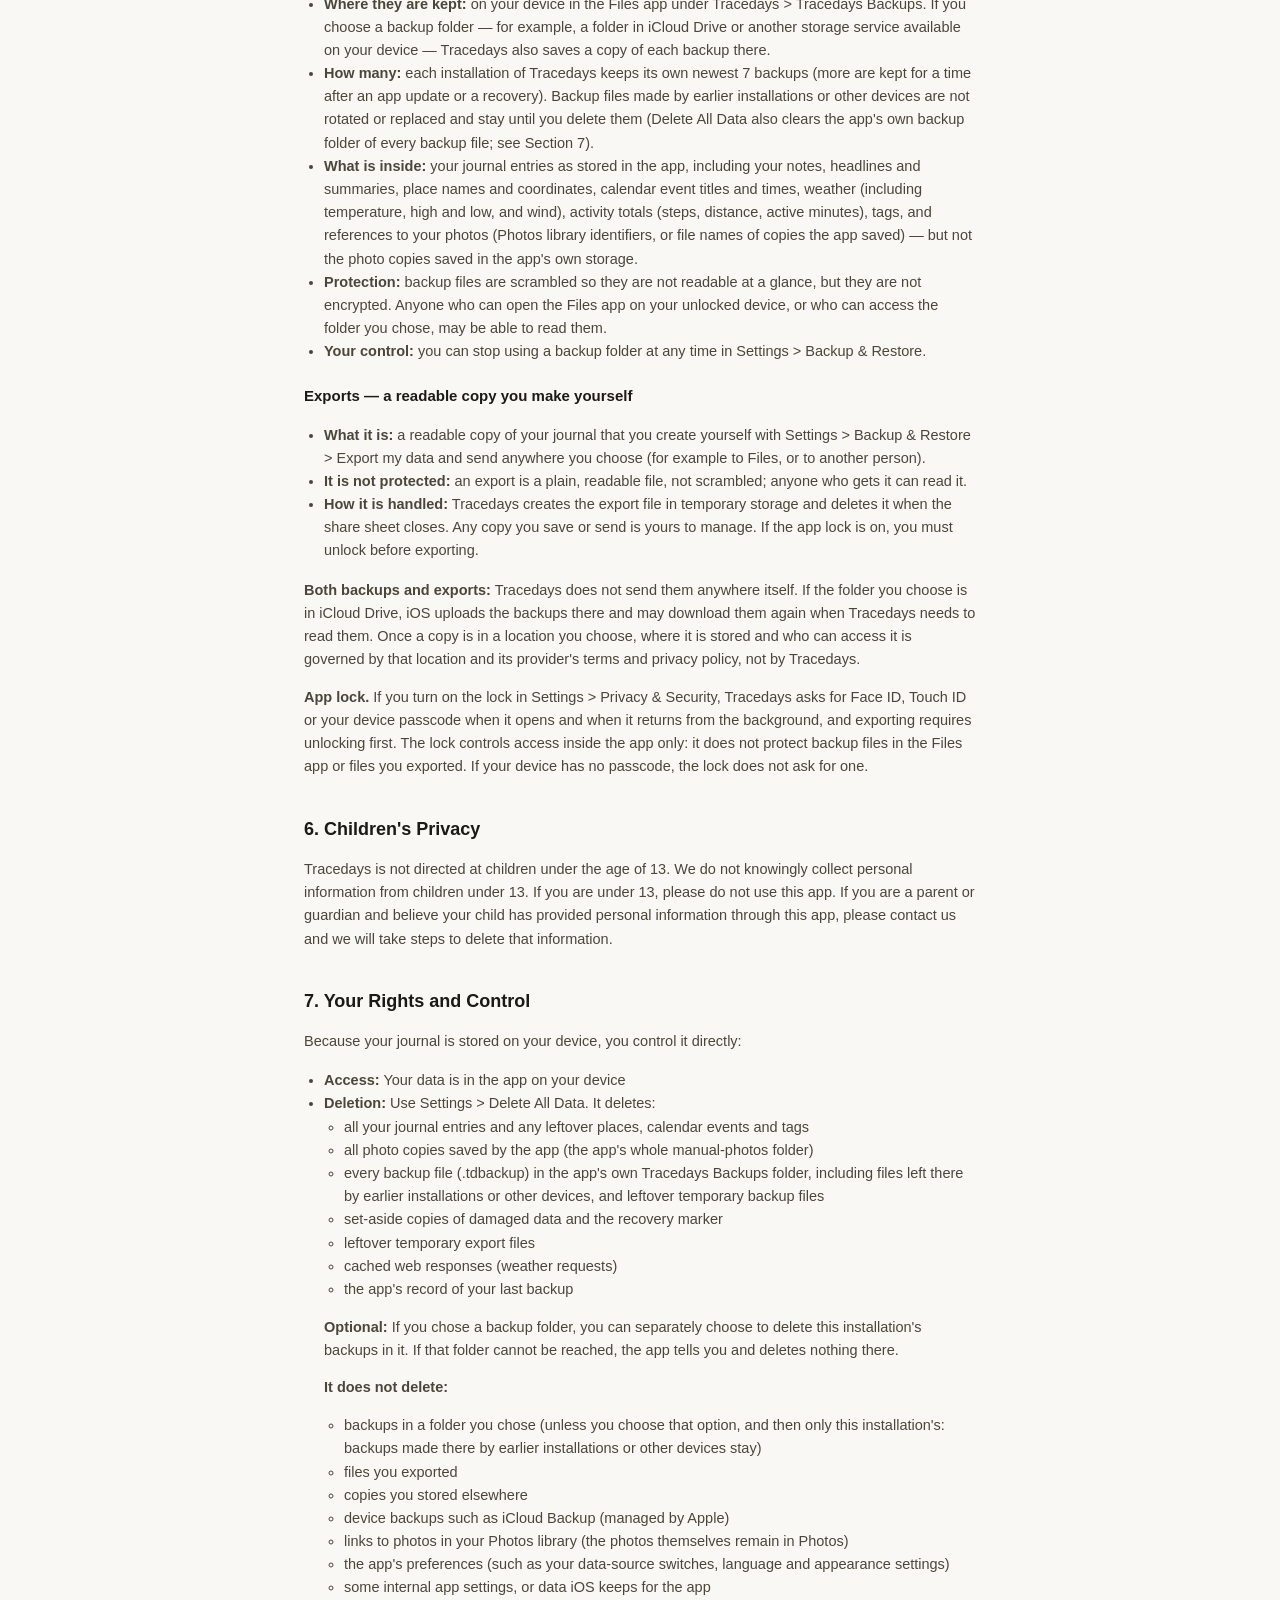
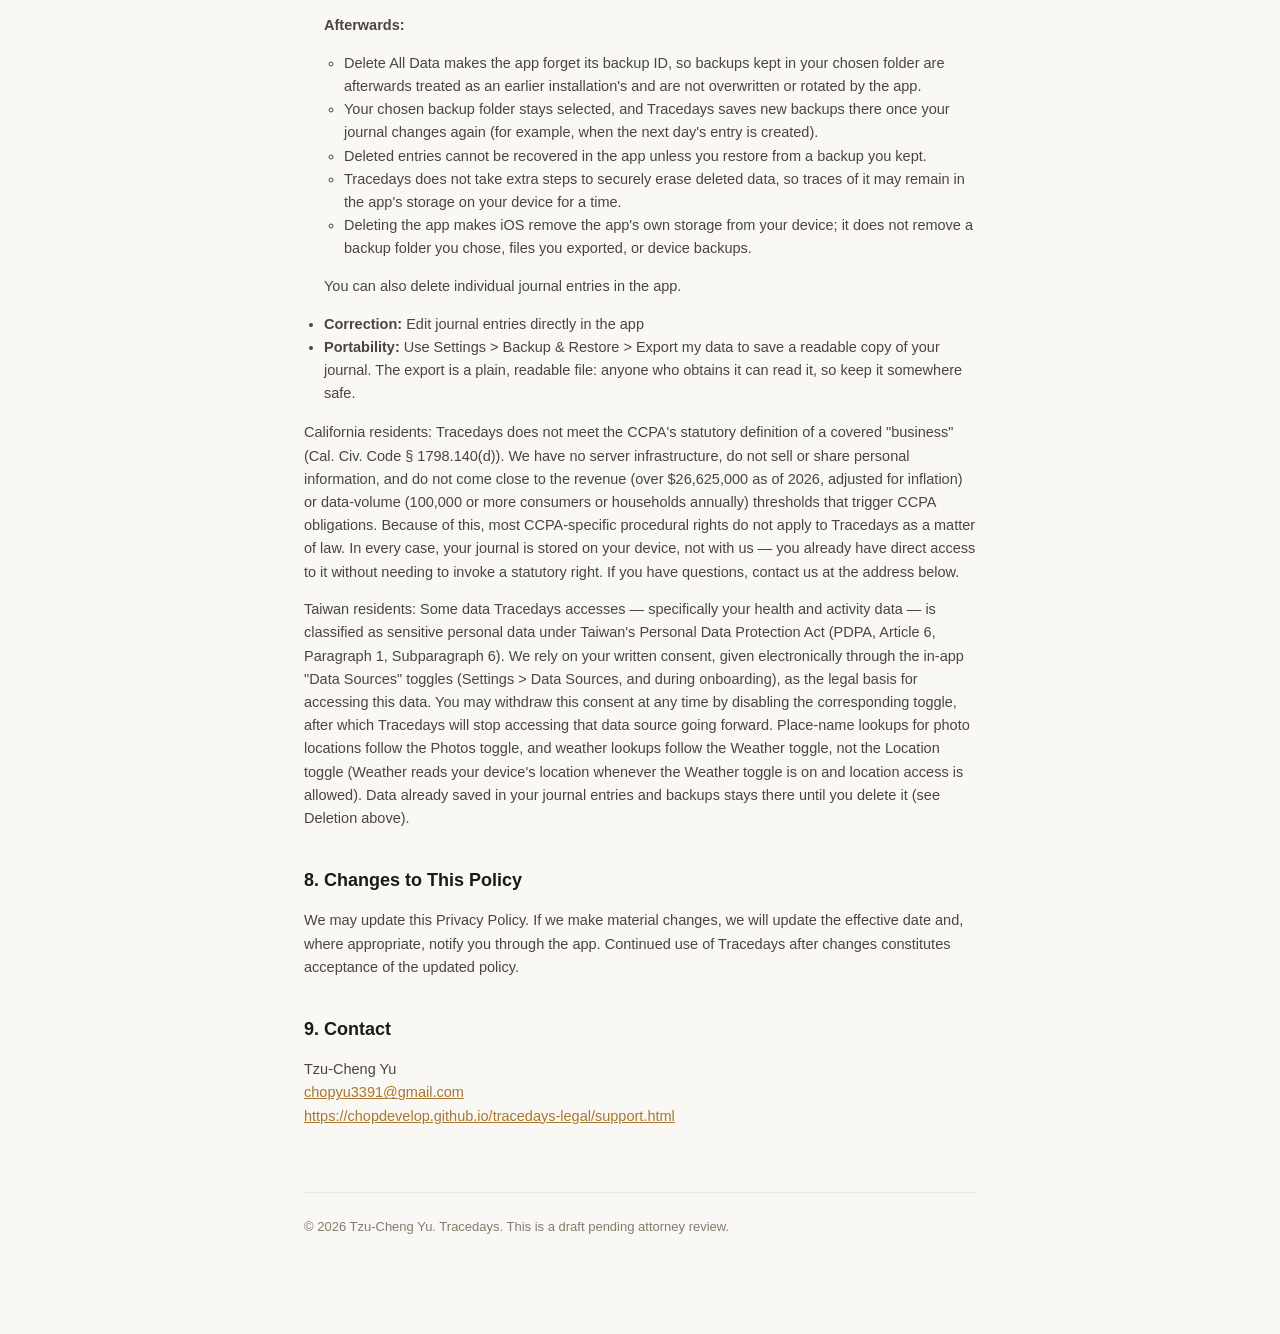
==== commit cee3cd98: "Update legal pages: weather now comes from Apple WeatherKit (Tracedays v0.4.0) The weather source ch" ====
--- a/privacy.html
+++ b/privacy.html
@@ -28,7 +28,7 @@
 
   <h2>1. Overview and Our Core Commitment</h2>
 
-  <p>Tracedays is a private journaling app that keeps your journal on your device. Tracedays has no servers, we do not collect your data, and we do not sell your personal information. Except for the weather and place-name lookups described in Section 3, which go directly from your device to Apple's Maps services and to Open-Meteo, and apart from backups and exports you direct to a location you choose (see Section 5), Tracedays does not send your data off your device, and we do not share your personal information with anyone. Separately, iOS may download your photos from iCloud Photos, sync backups you keep in a cloud folder you choose (such as iCloud Drive), and include the app's data in iCloud Backup if you use it.</p>
+  <p>Tracedays is a private journaling app that keeps your journal on your device. Tracedays has no servers, we do not collect your data, and we do not sell your personal information. Except for the weather and place-name lookups described in Section 3, which go directly from your device to Apple's Maps and weather (WeatherKit) services, and apart from backups and exports you direct to a location you choose (see Section 5), Tracedays does not send your data off your device, and we do not share your personal information with anyone. Separately, iOS may download your photos from iCloud Photos, sync backups you keep in a cloud folder you choose (such as iCloud Drive), and include the app's data in iCloud Backup if you use it.</p>
 
   <p>This Privacy Policy describes what data Tracedays accesses on your device to provide its features, which parts of it are sent to those two services, how the rest is processed (on your device), and what rights you have.</p>
 
@@ -69,7 +69,7 @@
 
   <h3>Weather Data</h3>
 
-  <p>Tracedays retrieves current weather conditions using the Open-Meteo API, a free weather service that does not require account creation. To do this, Tracedays reads your device's location whenever the Weather data source is turned on and you have allowed location access, whether or not the Location data source is turned on. It sends Open-Meteo your latitude and longitude rounded to two decimal places (about 1 km), and Open-Meteo also receives your device's IP address as part of the internet request, plus the standard technical details any internet request carries (such as the app's name and version, the operating-system software version and your language setting). Tracedays does not send Open-Meteo your name, your journal, or any account information (Tracedays has no accounts). Open-Meteo's privacy policy is available at <a href="https://open-meteo.com/en/terms">open-meteo.com/en/terms</a>.</p>
+  <p>Tracedays retrieves current weather conditions from Apple's WeatherKit service, the service behind Apple's Weather app. To do this, Tracedays reads your device's location whenever the Weather data source is turned on and you have allowed location access, whether or not the Location data source is turned on. It sends Apple your latitude and longitude rounded to two decimal places (about 1 km). As part of the internet request, Apple also receives your device's IP address, the app's identity (WeatherKit requires this), and the standard technical details any internet request carries (such as the operating-system software version and your language setting). Tracedays does not send Apple your name, your journal, or any account information (Tracedays has no accounts). Apple's privacy policy is available at <a href="https://www.apple.com/legal/privacy/">apple.com/legal/privacy</a>.</p>
 
   <h2>4. AI-Generated Journal Entries and Apple's Foundation Models</h2>
 
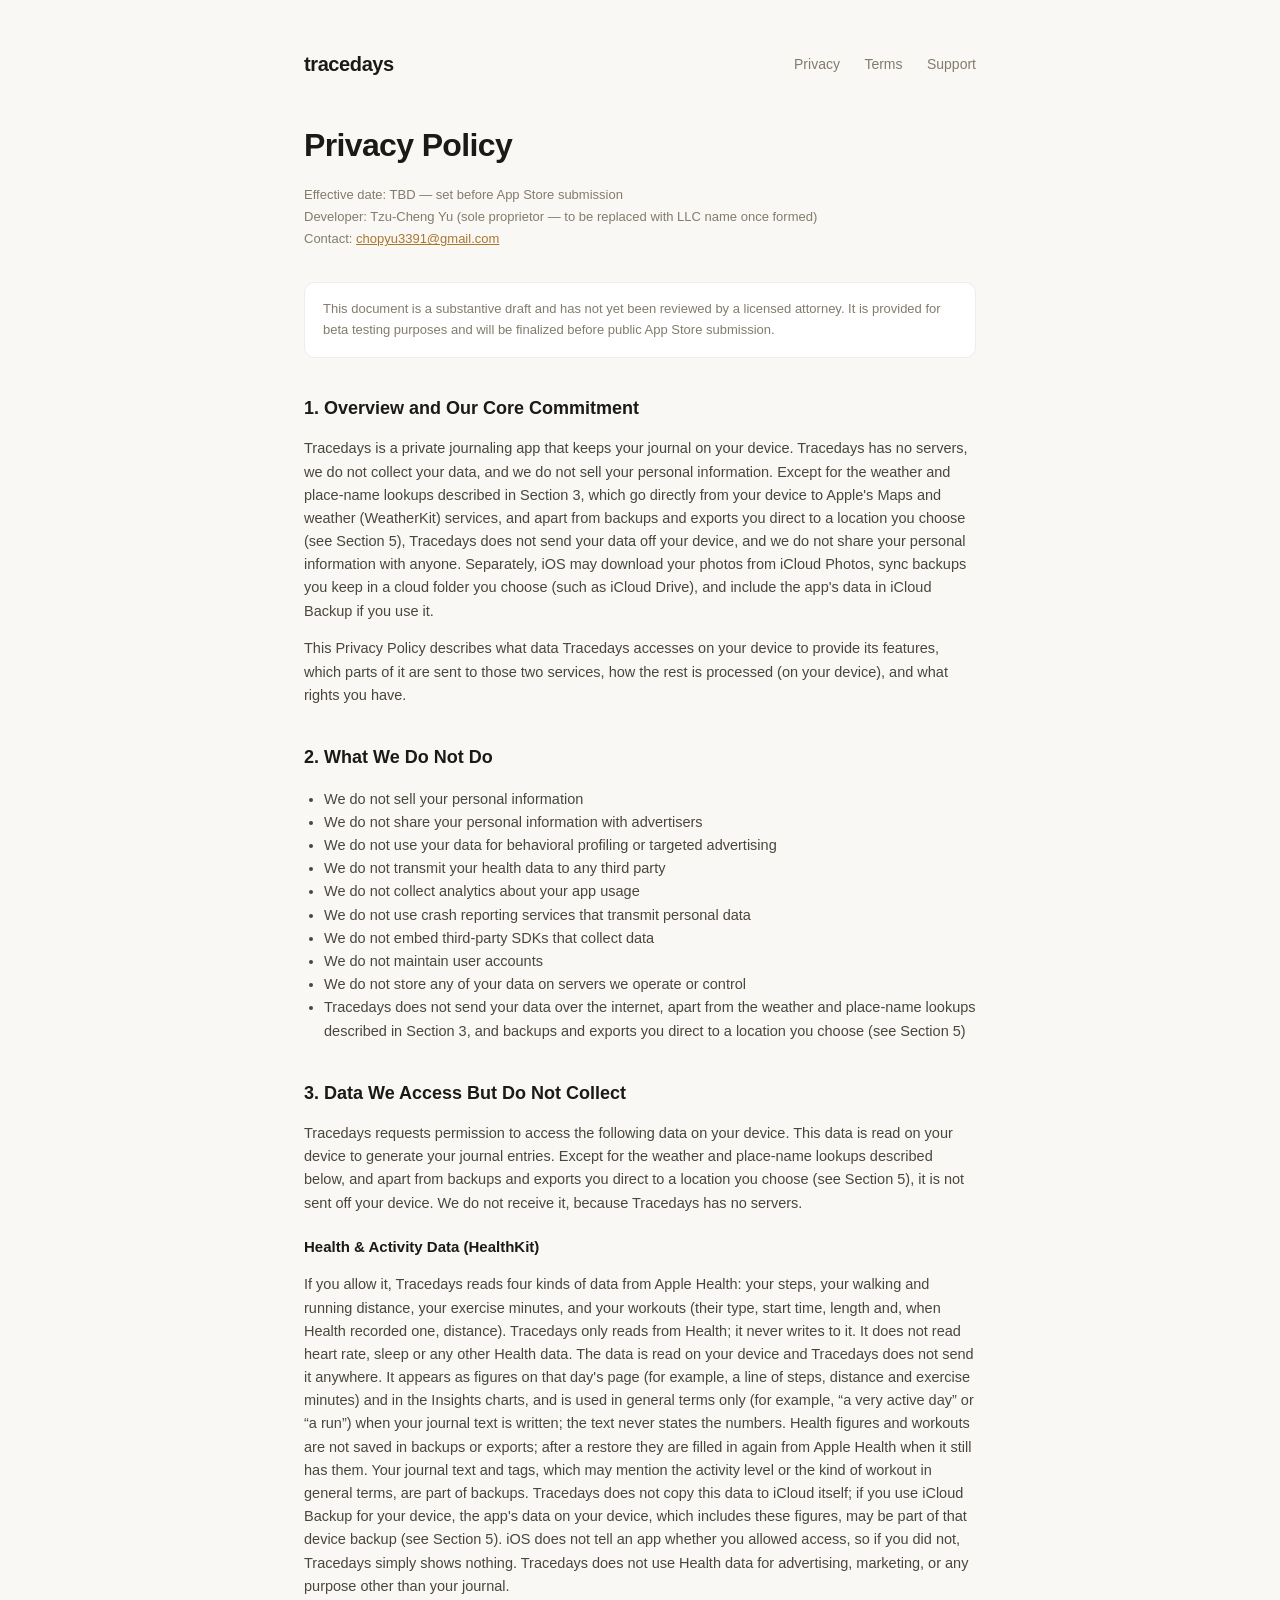
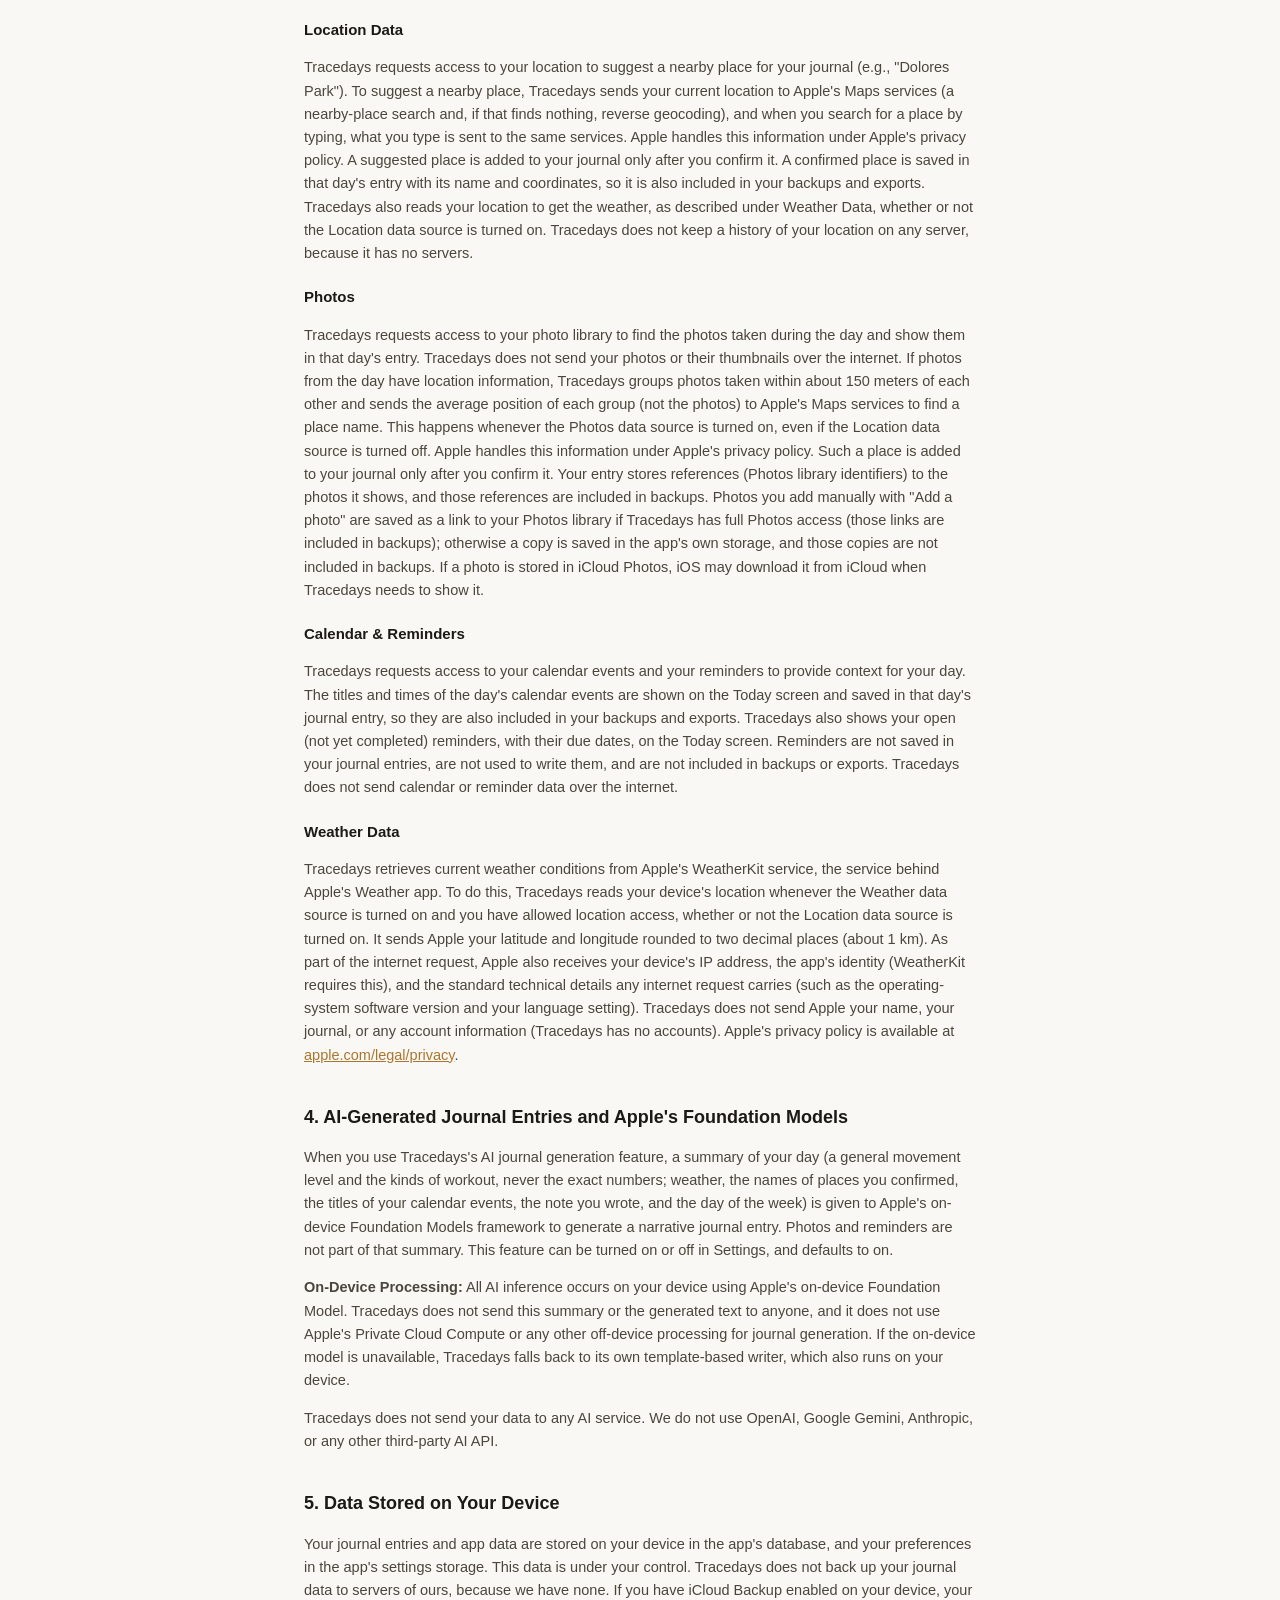
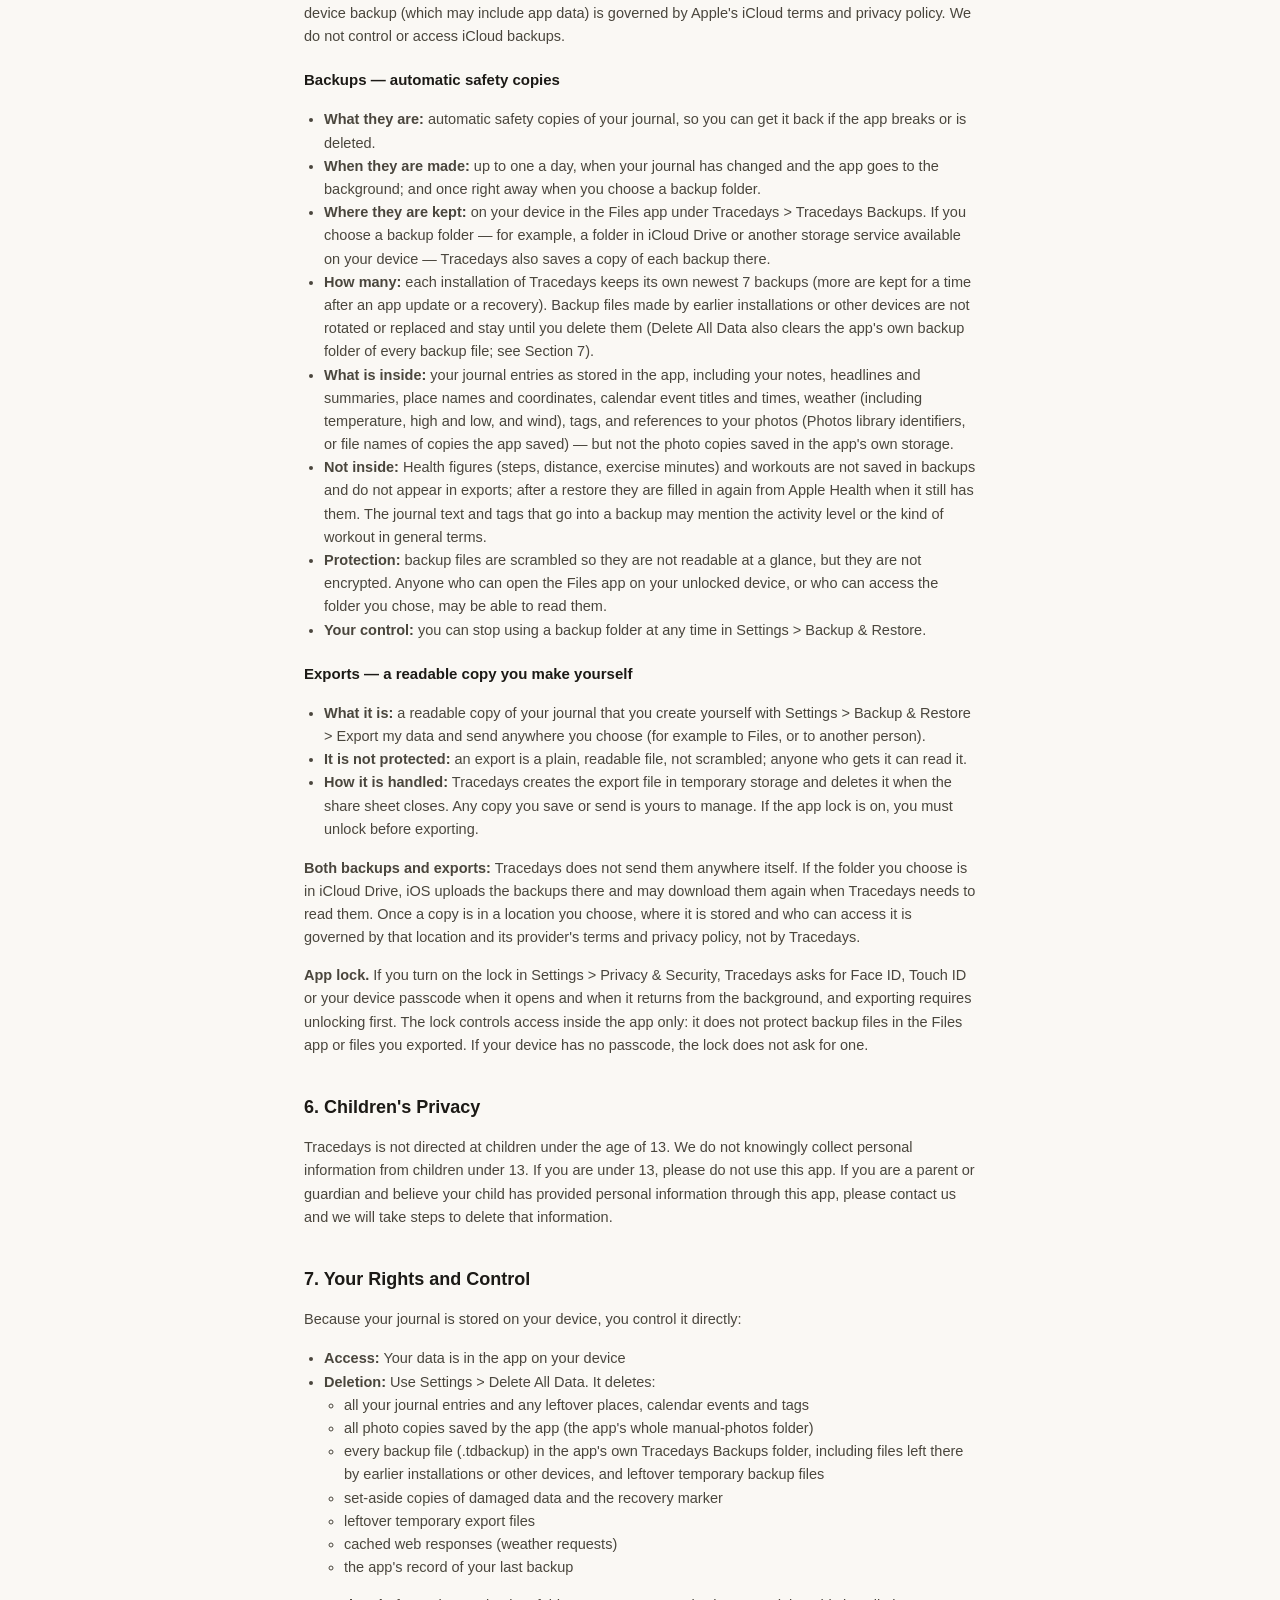
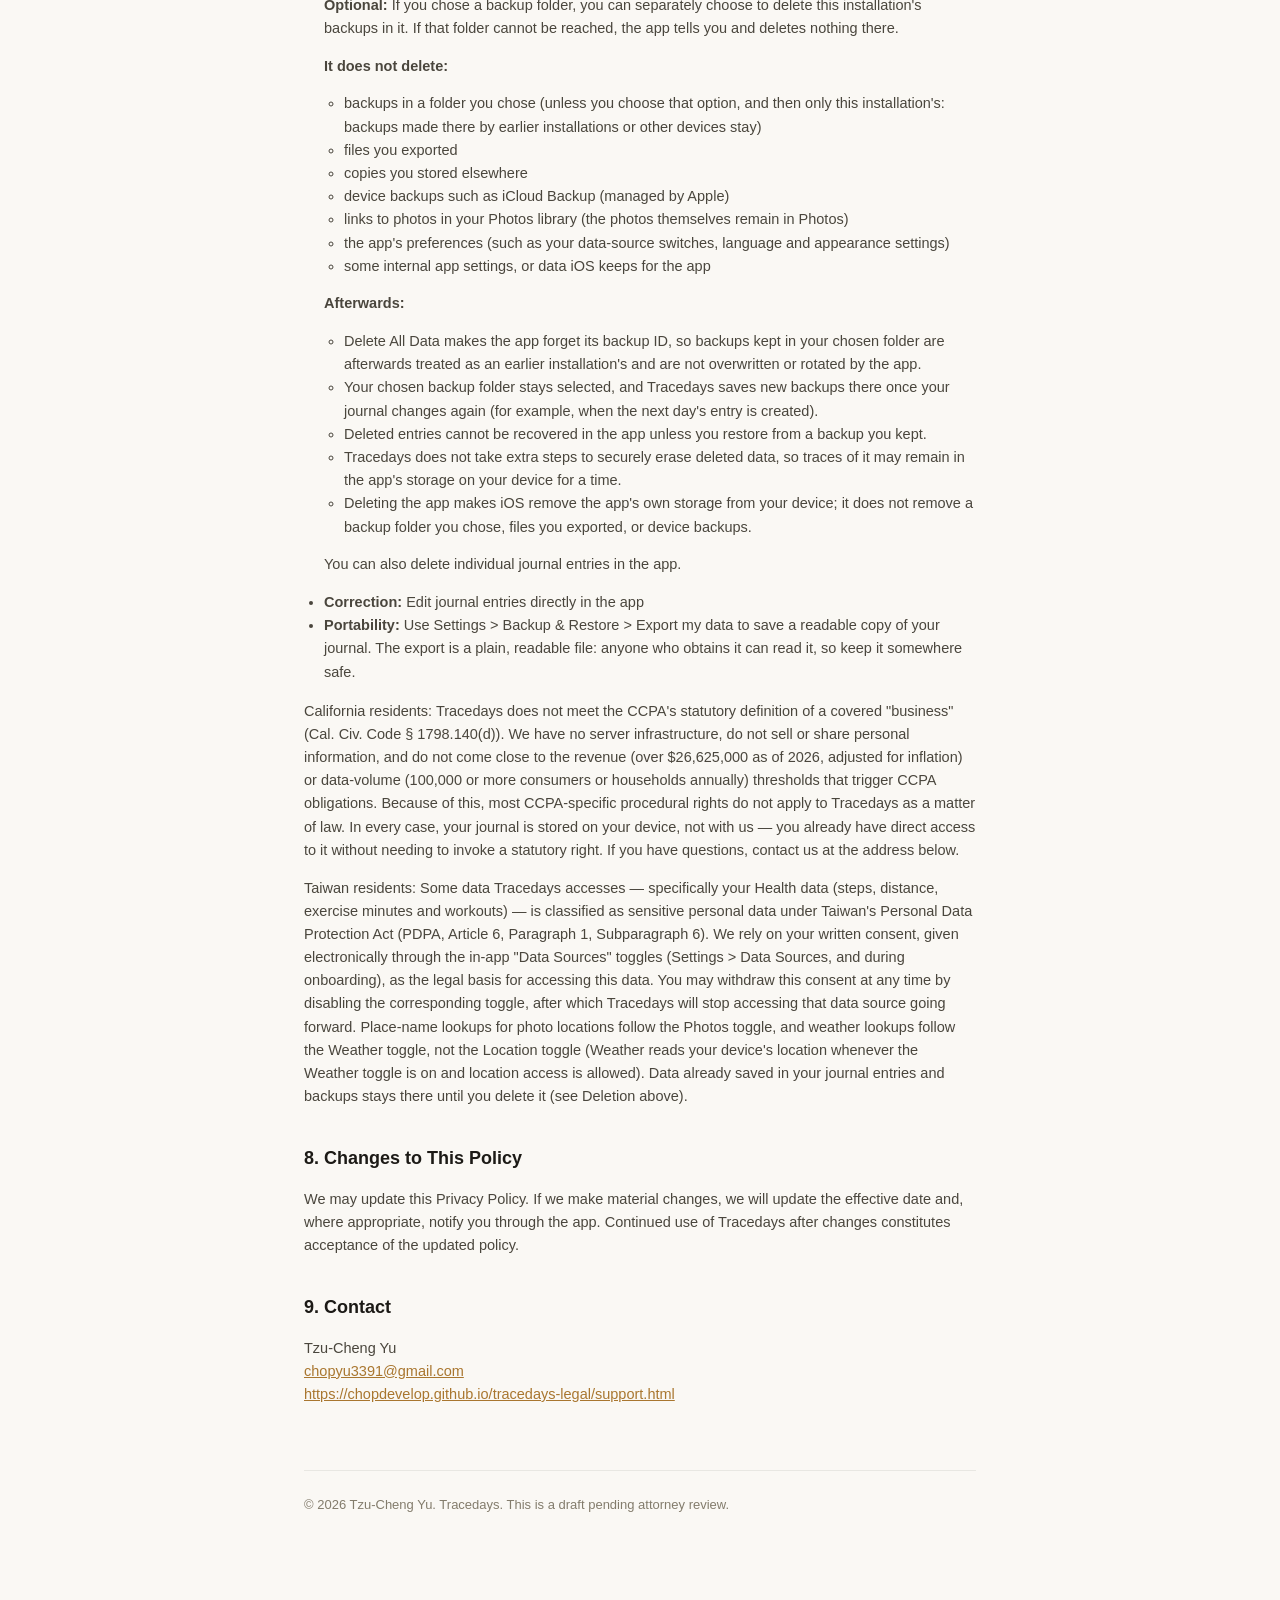
==== commit f7c2f95d: "Update legal pages for Apple Health (Tracedays 0.7): four read-only data types, figures kept out of " ====
--- a/privacy.html
+++ b/privacy.html
@@ -53,7 +53,7 @@
 
   <h3>Health &amp; Activity Data (HealthKit)</h3>
 
-  <p>Tracedays requests access to step count, active energy, exercise minutes, heart rate, and other activity metrics you choose to share. This data is accessed locally, processed on your device to contribute to your journal entry, and never leaves your device under our control. Tracedays does not use HealthKit data for advertising, marketing, or any purpose other than generating your personal journal entries. Tracedays does not store HealthKit data in iCloud.</p>
+  <p>If you allow it, Tracedays reads four kinds of data from Apple Health: your steps, your walking and running distance, your exercise minutes, and your workouts (their type, start time, length and, when Health recorded one, distance). Tracedays only reads from Health; it never writes to it. It does not read heart rate, sleep or any other Health data. The data is read on your device and Tracedays does not send it anywhere. It appears as figures on that day's page (for example, a line of steps, distance and exercise minutes) and in the Insights charts, and is used in general terms only (for example, “a very active day” or “a run”) when your journal text is written; the text never states the numbers. Health figures and workouts are not saved in backups or exports; after a restore they are filled in again from Apple Health when it still has them. Your journal text and tags, which may mention the activity level or the kind of workout in general terms, are part of backups. Tracedays does not copy this data to iCloud itself; if you use iCloud Backup for your device, the app's data on your device, which includes these figures, may be part of that device backup (see Section 5). iOS does not tell an app whether you allowed access, so if you did not, Tracedays simply shows nothing. Tracedays does not use Health data for advertising, marketing, or any purpose other than your journal.</p>
 
   <h3>Location Data</h3>
 
@@ -73,7 +73,7 @@
 
   <h2>4. AI-Generated Journal Entries and Apple's Foundation Models</h2>
 
-  <p>When you use Tracedays's AI journal generation feature, a summary of your day (activity totals, weather, the names of places you confirmed, the titles of your calendar events, the note you wrote, and the day of the week) is given to Apple's on-device Foundation Models framework to generate a narrative journal entry. Photos and reminders are not part of that summary. This feature can be turned on or off in Settings, and defaults to on.</p>
+  <p>When you use Tracedays's AI journal generation feature, a summary of your day (a general movement level and the kinds of workout, never the exact numbers; weather, the names of places you confirmed, the titles of your calendar events, the note you wrote, and the day of the week) is given to Apple's on-device Foundation Models framework to generate a narrative journal entry. Photos and reminders are not part of that summary. This feature can be turned on or off in Settings, and defaults to on.</p>
 
   <p><strong>On-Device Processing:</strong> All AI inference occurs on your device using Apple's on-device Foundation Model. Tracedays does not send this summary or the generated text to anyone, and it does not use Apple's Private Cloud Compute or any other off-device processing for journal generation. If the on-device model is unavailable, Tracedays falls back to its own template-based writer, which also runs on your device.</p>
 
@@ -88,7 +88,8 @@
     <li><strong>When they are made:</strong> up to one a day, when your journal has changed and the app goes to the background; and once right away when you choose a backup folder.</li>
     <li><strong>Where they are kept:</strong> on your device in the Files app under Tracedays &gt; Tracedays Backups. If you choose a backup folder — for example, a folder in iCloud Drive or another storage service available on your device — Tracedays also saves a copy of each backup there.</li>
     <li><strong>How many:</strong> each installation of Tracedays keeps its own newest 7 backups (more are kept for a time after an app update or a recovery). Backup files made by earlier installations or other devices are not rotated or replaced and stay until you delete them (Delete All Data also clears the app's own backup folder of every backup file; see Section 7).</li>
-    <li><strong>What is inside:</strong> your journal entries as stored in the app, including your notes, headlines and summaries, place names and coordinates, calendar event titles and times, weather (including temperature, high and low, and wind), activity totals (steps, distance, active minutes), tags, and references to your photos (Photos library identifiers, or file names of copies the app saved) — but not the photo copies saved in the app's own storage.</li>
+    <li><strong>What is inside:</strong> your journal entries as stored in the app, including your notes, headlines and summaries, place names and coordinates, calendar event titles and times, weather (including temperature, high and low, and wind), tags, and references to your photos (Photos library identifiers, or file names of copies the app saved) — but not the photo copies saved in the app's own storage.</li>
+    <li><strong>Not inside:</strong> Health figures (steps, distance, exercise minutes) and workouts are not saved in backups and do not appear in exports; after a restore they are filled in again from Apple Health when it still has them. The journal text and tags that go into a backup may mention the activity level or the kind of workout in general terms.</li>
     <li><strong>Protection:</strong> backup files are scrambled so they are not readable at a glance, but they are not encrypted. Anyone who can open the Files app on your unlocked device, or who can access the folder you chose, may be able to read them.</li>
     <li><strong>Your control:</strong> you can stop using a backup folder at any time in Settings &gt; Backup &amp; Restore.</li>
   </ul>
@@ -147,7 +148,7 @@
 
   <p>California residents: Tracedays does not meet the CCPA's statutory definition of a covered "business" (Cal. Civ. Code § 1798.140(d)). We have no server infrastructure, do not sell or share personal information, and do not come close to the revenue (over $26,625,000 as of 2026, adjusted for inflation) or data-volume (100,000 or more consumers or households annually) thresholds that trigger CCPA obligations. Because of this, most CCPA-specific procedural rights do not apply to Tracedays as a matter of law. In every case, your journal is stored on your device, not with us — you already have direct access to it without needing to invoke a statutory right. If you have questions, contact us at the address below.</p>
 
-  <p>Taiwan residents: Some data Tracedays accesses — specifically your health and activity data — is classified as sensitive personal data under Taiwan's Personal Data Protection Act (PDPA, Article 6, Paragraph 1, Subparagraph 6). We rely on your written consent, given electronically through the in-app "Data Sources" toggles (Settings &gt; Data Sources, and during onboarding), as the legal basis for accessing this data. You may withdraw this consent at any time by disabling the corresponding toggle, after which Tracedays will stop accessing that data source going forward. Place-name lookups for photo locations follow the Photos toggle, and weather lookups follow the Weather toggle, not the Location toggle (Weather reads your device's location whenever the Weather toggle is on and location access is allowed). Data already saved in your journal entries and backups stays there until you delete it (see Deletion above).</p>
+  <p>Taiwan residents: Some data Tracedays accesses — specifically your Health data (steps, distance, exercise minutes and workouts) — is classified as sensitive personal data under Taiwan's Personal Data Protection Act (PDPA, Article 6, Paragraph 1, Subparagraph 6). We rely on your written consent, given electronically through the in-app "Data Sources" toggles (Settings &gt; Data Sources, and during onboarding), as the legal basis for accessing this data. You may withdraw this consent at any time by disabling the corresponding toggle, after which Tracedays will stop accessing that data source going forward. Place-name lookups for photo locations follow the Photos toggle, and weather lookups follow the Weather toggle, not the Location toggle (Weather reads your device's location whenever the Weather toggle is on and location access is allowed). Data already saved in your journal entries and backups stays there until you delete it (see Deletion above).</p>
 
   <h2>8. Changes to This Policy</h2>
 
